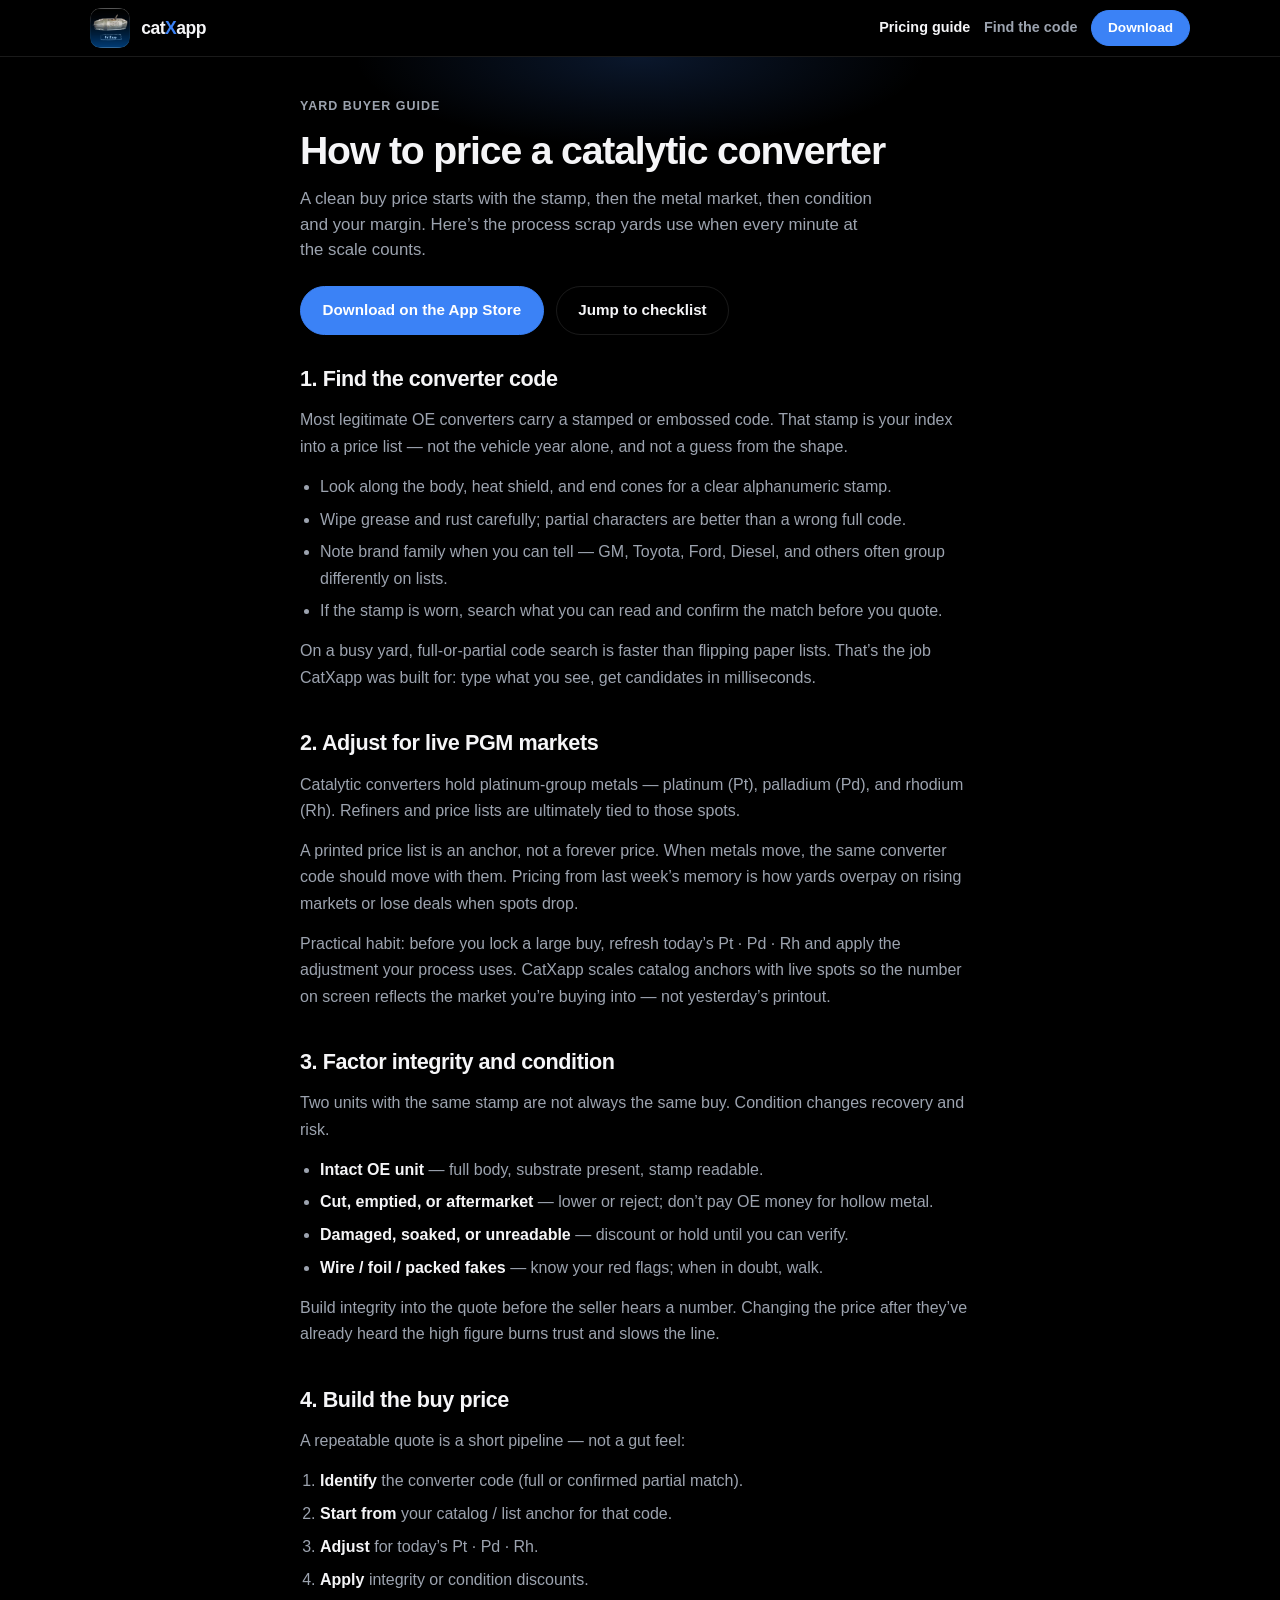
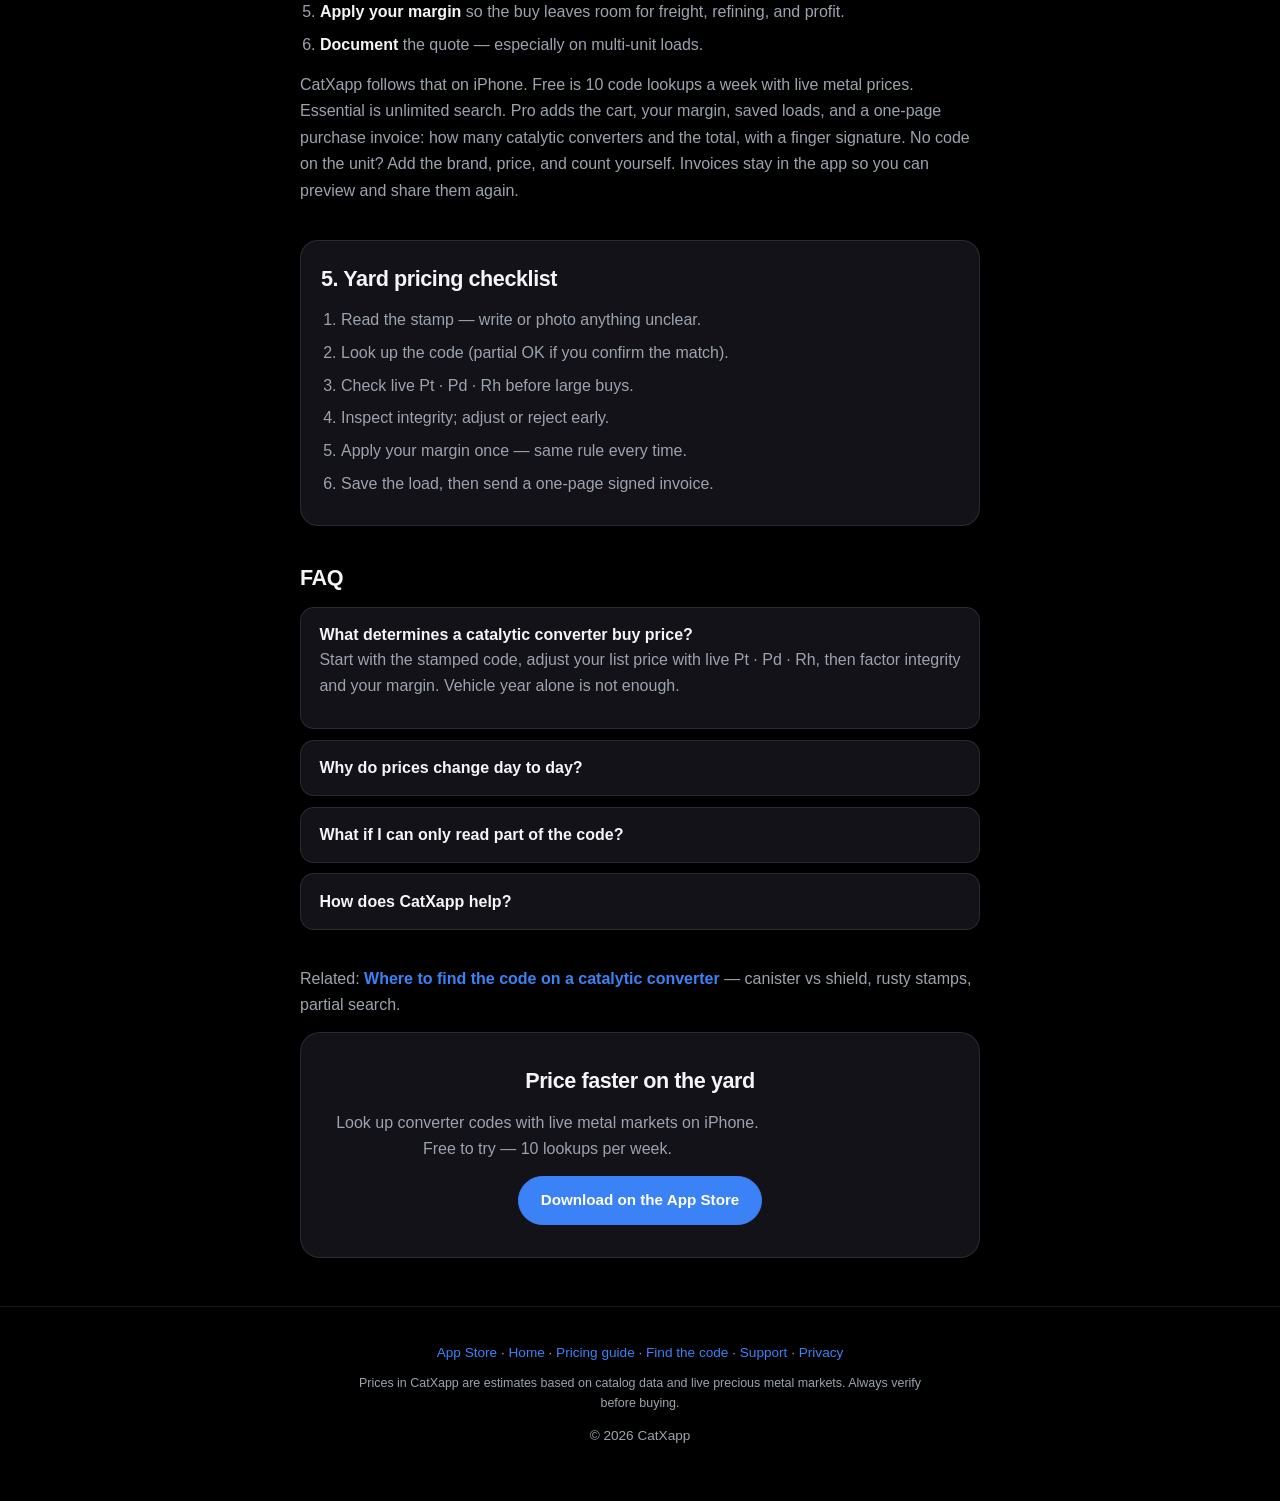
==== website/how-to-price-catalytic-converter.html @ 10061106 "Raise the free lookup limit on the site from 5 to 10 a week. Co-authored-by: Cursor <cursoragent@cur" ====
<!DOCTYPE html>
<html lang="en">
<head>
  <meta charset="UTF-8">
  <meta name="viewport" content="width=device-width, initial-scale=1.0">
  <meta name="facebook-domain-verification" content="h4gbcyn7iybbsrwvybiato51m6f7g4">
  <title>How to Price a Catalytic Converter — Yard Buyer Guide | CatXapp</title>
  <meta name="description" content="How to price a catalytic converter on the yard: find the converter code, adjust for live Pt·Pd·Rh markets, factor integrity, set your margin, and quote with confidence.">
  <link rel="canonical" href="https://catxapp.com/how-to-price-catalytic-converter.html">
  <meta name="robots" content="index, follow">
  <meta property="og:type" content="article">
  <meta property="og:site_name" content="CatXapp">
  <meta property="og:url" content="https://catxapp.com/how-to-price-catalytic-converter.html">
  <meta property="og:title" content="How to Price a Catalytic Converter — Yard Buyer Guide">
  <meta property="og:description" content="A practical guide for scrap yards: converter codes, live PGM pricing, integrity, margin, and clean quotes.">
  <meta property="og:image" content="https://catxapp.com/assets/screenshots/01-search-result.png">
  <meta name="twitter:card" content="summary_large_image">
  <meta name="twitter:title" content="How to Price a Catalytic Converter">
  <meta name="twitter:description" content="Converter codes, live Pt·Pd·Rh, integrity &amp; margin — a yard buyer’s pricing checklist.">
  <meta name="twitter:image" content="https://catxapp.com/assets/screenshots/01-search-result.png">
  <link rel="icon" type="image/png" href="assets/favicon.png">
  <link rel="apple-touch-icon" href="assets/apple-touch-icon.png">
  <link rel="stylesheet" href="styles.css?v=13">
  <script src="site-config.js?v=10"></script>
  <!-- Google tag (gtag.js) -->
  <script async src="https://www.googletagmanager.com/gtag/js?id=G-38ZSBYS0C1"></script>
  <script>
    window.dataLayer = window.dataLayer || [];
    function gtag(){dataLayer.push(arguments);}
    gtag('js', new Date());
    gtag('config', 'G-38ZSBYS0C1');
  </script>
  <script src="analytics.js?v=10"></script>
  <script type="application/ld+json">
  {
    "@context": "https://schema.org",
    "@graph": [
      {
        "@type": "Organization",
        "name": "CatXapp",
        "url": "https://catxapp.com/",
        "logo": "https://catxapp.com/assets/logo.png"
      },
      {
        "@type": "Article",
        "headline": "How to Price a Catalytic Converter",
        "description": "A practical guide for scrap yards and catalytic converter buyers: find the code, adjust for live PGM markets, factor integrity, set margin, and document the quote.",
        "author": {
          "@type": "Organization",
          "name": "CatXapp"
        },
        "publisher": {
          "@type": "Organization",
          "name": "CatXapp",
          "logo": {
            "@type": "ImageObject",
            "url": "https://catxapp.com/assets/logo.png"
          }
        },
        "mainEntityOfPage": "https://catxapp.com/how-to-price-catalytic-converter.html",
        "image": "https://catxapp.com/assets/screenshots/01-search-result.png",
        "datePublished": "2026-08-10",
        "dateModified": "2026-08-10"
      },
      {
        "@type": "FAQPage",
        "mainEntity": [
          {
            "@type": "Question",
            "name": "What determines a catalytic converter buy price?",
            "acceptedAnswer": {
              "@type": "Answer",
              "text": "Most yards start with the stamped converter code, then adjust a catalog or list price using live platinum, palladium, and rhodium markets, then factor unit integrity and their own margin before quoting."
            }
          },
          {
            "@type": "Question",
            "name": "Why do catalytic converter prices change day to day?",
            "acceptedAnswer": {
              "@type": "Answer",
              "text": "Converters contain platinum-group metals. When Pt, Pd, or Rh spots move, the same code can be worth a different buy price even if your catalog list has not been reprinted."
            }
          },
          {
            "@type": "Question",
            "name": "What if I can only read part of the converter code?",
            "acceptedAnswer": {
              "@type": "Answer",
              "text": "Partial stamps are common. Search by the characters you can read, narrow by brand family when possible, and confirm the match visually before you lock a buy price."
            }
          },
          {
            "@type": "Question",
            "name": "How does CatXapp help price converters?",
            "acceptedAnswer": {
              "@type": "Answer",
              "text": "CatXapp is an iPhone app for professional buyers. Search a full or partial converter code, see live metal prices, and on Pro set a margin, build a cart, save clients, and send a one-page signed invoice. Free users get 10 lookups per week."
            }
          }
        ]
      }
    ]
  }
  </script>
</head>
<body>
  <header class="topbar">
    <div class="wrap topbar-inner">
      <a class="brand" href="/">
        <img src="assets/logo.png" alt="CatXapp" width="40" height="40">
        <span class="wordmark" aria-label="catXapp"><span>cat</span><span class="x">X</span><span>app</span></span>
      </a>
      <div class="topbar-actions">
        <a class="topbar-link" href="how-to-price-catalytic-converter.html" aria-current="page">Pricing guide</a>
        <a class="topbar-link" href="where-to-find-catalytic-converter-code.html">Find the code</a>
        <a class="btn btn-blue btn-small js-store" href="https://apps.apple.com/us/app/catxapp/id6784522794" rel="noopener">Download</a>
      </div>
    </div>
  </header>

  <main>
    <article class="guide">
      <header class="guide-hero wrap slim">
        <p class="kicker">Yard buyer guide</p>
        <h1>How to price a catalytic converter</h1>
        <p class="lede">A clean buy price starts with the stamp, then the metal market, then condition and your margin. Here&rsquo;s the process scrap yards use when every minute at the scale counts.</p>
        <div class="actions">
          <a class="btn btn-blue js-store" href="https://apps.apple.com/us/app/catxapp/id6784522794" rel="noopener">Download on the App Store</a>
          <a class="btn btn-outline" href="#checklist">Jump to checklist</a>
        </div>
      </header>

      <div class="wrap slim guide-body">
        <section aria-labelledby="code-title">
          <h2 id="code-title">1. Find the converter code</h2>
          <p>Most legitimate OE converters carry a stamped or embossed code. That stamp is your index into a price list — not the vehicle year alone, and not a guess from the shape.</p>
          <ul>
            <li>Look along the body, heat shield, and end cones for a clear alphanumeric stamp.</li>
            <li>Wipe grease and rust carefully; partial characters are better than a wrong full code.</li>
            <li>Note brand family when you can tell — GM, Toyota, Ford, Diesel, and others often group differently on lists.</li>
            <li>If the stamp is worn, search what you can read and confirm the match before you quote.</li>
          </ul>
          <p>On a busy yard, full-or-partial code search is faster than flipping paper lists. That&rsquo;s the job CatXapp was built for: type what you see, get candidates in milliseconds.</p>
        </section>

        <section aria-labelledby="pgm-title">
          <h2 id="pgm-title">2. Adjust for live PGM markets</h2>
          <p>Catalytic converters hold platinum-group metals — platinum (Pt), palladium (Pd), and rhodium (Rh). Refiners and price lists are ultimately tied to those spots.</p>
          <p>A printed price list is an anchor, not a forever price. When metals move, the same converter code should move with them. Pricing from last week&rsquo;s memory is how yards overpay on rising markets or lose deals when spots drop.</p>
          <p>Practical habit: before you lock a large buy, refresh today&rsquo;s Pt · Pd · Rh and apply the adjustment your process uses. CatXapp scales catalog anchors with live spots so the number on screen reflects the market you&rsquo;re buying into — not yesterday&rsquo;s printout.</p>
        </section>

        <section aria-labelledby="integrity-title">
          <h2 id="integrity-title">3. Factor integrity and condition</h2>
          <p>Two units with the same stamp are not always the same buy. Condition changes recovery and risk.</p>
          <ul>
            <li><strong>Intact OE unit</strong> — full body, substrate present, stamp readable.</li>
            <li><strong>Cut, emptied, or aftermarket</strong> — lower or reject; don&rsquo;t pay OE money for hollow metal.</li>
            <li><strong>Damaged, soaked, or unreadable</strong> — discount or hold until you can verify.</li>
            <li><strong>Wire / foil / packed fakes</strong> — know your red flags; when in doubt, walk.</li>
          </ul>
          <p>Build integrity into the quote before the seller hears a number. Changing the price after they&rsquo;ve already heard the high figure burns trust and slows the line.</p>
        </section>

        <section aria-labelledby="build-title">
          <h2 id="build-title">4. Build the buy price</h2>
          <p>A repeatable quote is a short pipeline — not a gut feel:</p>
          <ol>
            <li><strong>Identify</strong> the converter code (full or confirmed partial match).</li>
            <li><strong>Start from</strong> your catalog / list anchor for that code.</li>
            <li><strong>Adjust</strong> for today&rsquo;s Pt · Pd · Rh.</li>
            <li><strong>Apply</strong> integrity or condition discounts.</li>
            <li><strong>Apply your margin</strong> so the buy leaves room for freight, refining, and profit.</li>
            <li><strong>Document</strong> the quote — especially on multi-unit loads.</li>
          </ol>
          <p>CatXapp follows that on iPhone. Free is 10 code lookups a week with live metal prices. Essential is unlimited search. Pro adds the cart, your margin, saved loads, and a one-page purchase invoice: how many catalytic converters and the total, with a finger signature. No code on the unit? Add the brand, price, and count yourself. Invoices stay in the app so you can preview and share them again.</p>
        </section>

        <section class="guide-checklist" id="checklist" aria-labelledby="checklist-title">
          <h2 id="checklist-title">5. Yard pricing checklist</h2>
          <ol class="checklist">
            <li>Read the stamp — write or photo anything unclear.</li>
            <li>Look up the code (partial OK if you confirm the match).</li>
            <li>Check live Pt · Pd · Rh before large buys.</li>
            <li>Inspect integrity; adjust or reject early.</li>
            <li>Apply your margin once — same rule every time.</li>
            <li>Save the load, then send a one-page signed invoice.</li>
          </ol>
        </section>

        <section class="faq" aria-labelledby="guide-faq-title">
          <h2 id="guide-faq-title">FAQ</h2>
          <div class="faq-items">
            <details open>
              <summary>What determines a catalytic converter buy price?</summary>
              <p>Start with the stamped code, adjust your list price with live Pt · Pd · Rh, then factor integrity and your margin. Vehicle year alone is not enough.</p>
            </details>
            <details>
              <summary>Why do prices change day to day?</summary>
              <p>PGM spots move. The same converter code can be a different buy price when platinum, palladium, or rhodium shift — even if your paper list hasn&rsquo;t been reprinted.</p>
            </details>
            <details>
              <summary>What if I can only read part of the code?</summary>
              <p>Search the characters you can see, narrow by brand when possible, and confirm the visual match before you lock a number. Partial lookup beats inventing a full stamp.</p>
            </details>
            <details>
              <summary>How does CatXapp help?</summary>
              <p>iPhone app for professional buyers. Search a full code or the letters you can still read, see live metal prices, and on Pro save clients and send a signed one-page invoice. Five free lookups a week. No account to start.</p>
            </details>
          </div>
        </section>

        <p class="guide-related">Related: <a href="where-to-find-catalytic-converter-code.html">Where to find the code on a catalytic converter</a> — canister vs shield, rusty stamps, partial search.</p>

        <div class="bottom-cta">
          <h2>Price faster on the yard</h2>
          <p>Look up converter codes with live metal markets on iPhone. Free to try — 10 lookups per week.</p>
          <a class="btn btn-blue js-store" href="https://apps.apple.com/us/app/catxapp/id6784522794" rel="noopener">Download on the App Store</a>
        </div>
      </div>
    </article>
  </main>

  <footer class="footer">
    <div class="wrap">
      <p>
        <a class="js-store" href="https://apps.apple.com/us/app/catxapp/id6784522794" rel="noopener">App Store</a>
        ·
        <a href="/">Home</a>
        ·
        <a href="how-to-price-catalytic-converter.html">Pricing guide</a>
        ·
        <a href="where-to-find-catalytic-converter-code.html">Find the code</a>
        ·
        <a href="support.html">Support</a>
        ·
        <a href="privacy.html">Privacy</a>
      </p>
      <p class="fine">Prices in CatXapp are estimates based on catalog data and live precious metal markets. Always verify before buying.</p>
      <p class="copy">&copy; <span id="year"></span> CatXapp</p>
    </div>
  </footer>

  <script>
    document.getElementById("year").textContent = new Date().getFullYear();
    (function () {
      var config = window.SITE_CONFIG || {};
      var url = config.appStoreURL || "https://apps.apple.com/us/app/catxapp/id6784522794";
      document.querySelectorAll(".js-store").forEach(function (link) {
        link.href = url;
        link.addEventListener("click", function () {
          if (config.metaPixelId && typeof window.fbq === "function") {
            fbq("trackCustom", "AppStoreClick");
            fbq("track", "Contact");
          }
          if (config.googleAnalyticsId && typeof window.gtag === "function") {
            gtag("event", "store_click", {
              event_category: "engagement",
              event_label: "app_store"
            });
          }
          if (config.googleAdsId && config.googleAdsConversionLabel && typeof window.gtag === "function") {
            gtag("event", "conversion", {
              send_to: config.googleAdsId + "/" + config.googleAdsConversionLabel
            });
          }
        });
      });
    })();
  </script>
</body>
</html>
---- website/styles.css ----
:root {
  --bg: #000;
  --panel: #0a0a0c;
  --card: #121218;
  --line: rgba(255, 255, 255, 0.1);
  --text: #f5f5f7;
  --muted: #9ca3af;
  --blue: #3b82f6;
  --green: #86efac;
  --width: 1100px;
  --slim: 680px;
}

*, *::before, *::after { box-sizing: border-box; }
html { scroll-behavior: smooth; }
body {
  margin: 0;
  font-family: -apple-system, BlinkMacSystemFont, "SF Pro Text", "Segoe UI", Helvetica, Arial, sans-serif;
  background: var(--bg);
  color: var(--text);
  line-height: 1.5;
  -webkit-font-smoothing: antialiased;
}
img { max-width: 100%; height: auto; display: block; }
a { color: var(--blue); text-decoration: none; }
a:hover { text-decoration: underline; }
em { font-style: normal; color: var(--blue); }

.wrap {
  width: min(100% - 2rem, var(--width));
  margin-inline: auto;
}
.wrap.slim { width: min(100% - 2rem, var(--slim)); }

.wordmark { font-weight: 700; letter-spacing: -0.03em; font-size: 1.1rem; color: var(--text); }
.wordmark .x { color: var(--blue); }

/* Buttons — high specificity so they never fall back to bare links */
a.btn,
.btn {
  display: inline-flex !important;
  align-items: center;
  justify-content: center;
  gap: 0.4rem;
  padding: 0.9rem 1.35rem;
  font: inherit;
  font-size: 0.95rem;
  font-weight: 600;
  line-height: 1.2;
  border-radius: 999px;
  border: 1px solid transparent;
  text-decoration: none !important;
  cursor: pointer;
  white-space: nowrap;
  transition: opacity 0.15s ease, transform 0.15s ease;
}
a.btn:hover,
.btn:hover {
  opacity: 0.92;
  text-decoration: none !important;
}
a.btn-blue,
.btn-blue {
  color: #fff !important;
  background: var(--blue) !important;
  border-color: var(--blue);
}
a.btn-outline,
.btn-outline {
  color: var(--text) !important;
  background: transparent !important;
  border-color: var(--line);
}
a.btn-small,
.btn-small {
  padding: 0.55rem 1rem;
  font-size: 0.85rem;
}

.topbar {
  position: sticky;
  top: 0;
  z-index: 50;
  background: rgba(0, 0, 0, 0.88);
  backdrop-filter: blur(14px);
  border-bottom: 1px solid var(--line);
}
.topbar-inner {
  display: flex;
  align-items: center;
  justify-content: space-between;
  min-height: 3.5rem;
  gap: 1rem;
}
.topbar-actions {
  display: flex;
  align-items: center;
  gap: 0.85rem;
}
.topbar-link {
  color: var(--muted);
  font-size: 0.9rem;
  font-weight: 600;
  text-decoration: none;
  white-space: nowrap;
}
.topbar-link:hover {
  color: var(--text);
  text-decoration: none;
}
.topbar-link[aria-current="page"] {
  color: var(--text);
}
.brand {
  display: inline-flex;
  align-items: center;
  gap: 0.7rem;
  color: inherit;
  text-decoration: none;
}
.brand:hover { text-decoration: none; }
.brand img {
  width: 40px;
  height: 40px;
  border-radius: 10px;
}

.hero {
  padding: 2.5rem 0 1rem;
  background: radial-gradient(ellipse 70% 50% at 70% 0%, rgba(59, 130, 246, 0.2), transparent 60%);
}
.hero-inner {
  display: grid;
  gap: 2rem;
  align-items: center;
}
.kicker {
  margin: 0 0 0.75rem;
  font-size: 0.78rem;
  font-weight: 650;
  letter-spacing: 0.08em;
  text-transform: uppercase;
  color: var(--muted);
}
.hero h1 {
  margin: 0;
  font-size: clamp(2.2rem, 6vw, 3.6rem);
  font-weight: 800;
  letter-spacing: -0.04em;
  line-height: 1.05;
}
.lede {
  margin: 1rem 0 0;
  font-size: 1.08rem;
  color: var(--muted);
  max-width: 30rem;
}
.actions {
  display: flex;
  flex-wrap: wrap;
  gap: 0.75rem;
  margin-top: 1.5rem;
}
.meta {
  margin: 1.25rem 0 0;
  font-size: 0.88rem;
  font-weight: 600;
  color: var(--muted);
}

/* Real Simulator screenshots in phone frames — no crop, no waitlist art */
.phone {
  margin: 0 auto;
  width: min(100%, 280px);
  border-radius: 28px;
  border: 1.5px solid rgba(255, 255, 255, 0.55);
  background: #000;
  overflow: hidden;
  box-shadow:
    0 0 0 1px rgba(255, 255, 255, 0.12),
    0 28px 80px rgba(0, 0, 0, 0.55);
}
.phone img {
  width: 100%;
  height: auto;
  display: block;
}
.phone-pair {
  display: flex;
  justify-content: center;
  align-items: flex-end;
  gap: 0.75rem;
}
.phone-sm {
  width: min(46%, 210px);
}
.phone-sm:last-child {
  transform: translateY(-12px);
}

.features { padding: 1rem 0 2rem; }
.feature {
  display: grid;
  gap: 1.75rem;
  align-items: center;
  padding: 2.5rem 0;
  border-top: 1px solid var(--line);
}
.feature-text h2 {
  margin: 0 0 0.75rem;
  font-size: clamp(1.55rem, 3.5vw, 2.2rem);
  letter-spacing: -0.03em;
  line-height: 1.12;
}
.feature-text p {
  margin: 0;
  color: var(--muted);
  font-size: 1.02rem;
  max-width: 32rem;
}
.feature-solo {
  grid-template-columns: 1fr;
}
.feature-solo .feature-text p {
  max-width: 40rem;
}
.pro-note {
  margin-top: 0.85rem !important;
  font-size: 0.8rem !important;
  font-weight: 700;
  letter-spacing: 0.04em;
  text-transform: uppercase;
  color: var(--blue) !important;
}
.pill {
  display: inline-block;
  margin: 0 0 0.75rem !important;
  padding: 0.3rem 0.7rem;
  font-size: 0.7rem !important;
  font-weight: 700;
  letter-spacing: 0.08em;
  text-transform: uppercase;
  color: var(--green) !important;
  background: rgba(134, 239, 172, 0.1);
  border: 1px solid rgba(134, 239, 172, 0.28);
  border-radius: 999px;
}

.pricing {
  padding: 3rem 0;
  background: var(--panel);
  border-top: 1px solid var(--line);
  border-bottom: 1px solid var(--line);
}
.block-head {
  text-align: center;
  margin-bottom: 2rem;
}
.block-head h2 {
  margin: 0;
  font-size: clamp(1.6rem, 3vw, 2rem);
  letter-spacing: -0.02em;
}
.block-head p {
  margin: 0.6rem auto 0;
  color: var(--muted);
  max-width: 32rem;
}
.plans {
  display: grid;
  gap: 1.25rem;
}
.plan {
  padding: 1.6rem;
  background: var(--card);
  border: 1px solid var(--line);
  border-radius: 20px;
}
.plan-hot {
  border-color: rgba(59, 130, 246, 0.5);
  background: linear-gradient(180deg, rgba(59, 130, 246, 0.14), var(--card) 42%);
}
.plan h3 { margin: 0; font-size: 1.3rem; }
.plan-badge {
  margin: 0 0 0.4rem;
  font-size: 0.72rem;
  font-weight: 700;
  letter-spacing: 0.06em;
  text-transform: uppercase;
  color: var(--blue);
}
.plan-desc {
  margin: 0.3rem 0 0.9rem;
  color: var(--muted);
  font-size: 0.92rem;
}
.plan-price {
  margin: 0 0 1rem;
  color: var(--muted);
}
.plan-price strong {
  font-size: 1.8rem;
  color: var(--text);
}
.plan ul {
  list-style: none;
  margin: 0 0 1.35rem;
  padding: 0;
  display: grid;
  gap: 0.55rem;
}
.plan li {
  position: relative;
  padding-left: 1.35rem;
  color: var(--muted);
  font-size: 0.92rem;
}
.plan li::before {
  content: "✓";
  position: absolute;
  left: 0;
  color: var(--green);
  font-weight: 700;
  font-size: 0.8rem;
}

.faq { padding: 3rem 0 3.5rem; }
.faq-items { display: grid; gap: 0.65rem; }
.faq-items details {
  background: var(--card);
  border: 1px solid var(--line);
  border-radius: 14px;
  padding: 0.95rem 1.15rem;
}
.faq-items summary {
  cursor: pointer;
  font-weight: 600;
  list-style: none;
}
.faq-items summary::-webkit-details-marker { display: none; }
.faq-items p {
  margin: 0.65rem 0 0;
  color: var(--muted);
  font-size: 0.95rem;
}

.bottom-cta {
  margin-top: 2.5rem;
  padding: 2rem 1.4rem;
  text-align: center;
  background: var(--card);
  border: 1px solid var(--line);
  border-radius: 20px;
}
.bottom-cta h2 {
  margin: 0;
  font-size: 1.55rem;
  letter-spacing: -0.02em;
}
.bottom-cta p {
  margin: 0.65rem auto 1.25rem;
  color: var(--muted);
  max-width: 28rem;
}

.footer {
  padding: 2.25rem 0 2.75rem;
  border-top: 1px solid var(--line);
  text-align: center;
  color: var(--muted);
  font-size: 0.85rem;
}
.footer p { margin: 0 0 0.7rem; }
.footer .fine {
  font-size: 0.78rem;
  line-height: 1.6;
  max-width: 36rem;
  margin-inline: auto;
}

/* Guide article */
.guide-hero {
  padding: 2.5rem 0 1.25rem;
  background: radial-gradient(ellipse 70% 50% at 50% 0%, rgba(59, 130, 246, 0.18), transparent 60%);
}
.guide-hero h1 {
  margin: 0 0 0.85rem;
  font-size: clamp(1.85rem, 4vw, 2.45rem);
  letter-spacing: -0.03em;
  line-height: 1.15;
}
.guide-hero .lede {
  margin: 0 0 1.35rem;
  color: var(--muted);
  font-size: 1.05rem;
  max-width: 36rem;
}
.guide-hero .actions {
  display: flex;
  flex-wrap: wrap;
  gap: 0.75rem;
}
.guide-body {
  padding: 0.5rem 0 3rem;
}
.guide-body section {
  margin: 0 0 2.25rem;
}
.guide-body h2 {
  margin: 0 0 0.75rem;
  font-size: 1.35rem;
  letter-spacing: -0.02em;
  color: var(--text);
}
.guide-body p {
  margin: 0 0 0.85rem;
  color: var(--muted);
  font-size: 1rem;
  line-height: 1.65;
}
.guide-body ul,
.guide-body ol {
  margin: 0 0 0.85rem;
  padding-left: 1.25rem;
  color: var(--muted);
  font-size: 1rem;
  line-height: 1.65;
}
.guide-body li { margin-bottom: 0.4rem; }
.guide-body li strong { color: var(--text); font-weight: 600; }
.guide-checklist {
  padding: 1.35rem 1.25rem;
  background: var(--card);
  border: 1px solid var(--line);
  border-radius: 18px;
}
.guide-checklist h2 { margin-top: 0; }
.guide-checklist .checklist {
  margin: 0;
  padding-left: 1.25rem;
}
.guide-body .faq { padding: 0; }
.guide-body .bottom-cta { margin-top: 0.5rem; }
.guide-related {
  margin: 0 0 1.5rem;
  color: var(--muted);
  font-size: 0.95rem;
}
.guide-related a { font-weight: 600; }
.guide-crumbs {
  margin: 0 0 1.25rem;
  font-size: 0.85rem;
  color: var(--muted);
}
.guide-crumbs a { color: var(--muted); }
.guide-crumbs a:hover { color: var(--text); }
@media (max-width: 520px) {
  .topbar-actions .topbar-link { font-size: 0.8rem; }
}

/* Support / legal */
.legal-page { padding: 2rem 0 3rem; width: min(100% - 2rem, 720px); margin-inline: auto; }
.legal-page h1 { font-size: 1.75rem; margin-bottom: 0.5rem; }
.legal-page h2 { font-size: 1.1rem; margin-top: 1.75rem; margin-bottom: 0.5rem; }
.legal-page p, .legal-page li { color: var(--muted); font-size: 0.95rem; }
.legal-page ul { padding-left: 1.25rem; }
.back-link { display: inline-block; margin-bottom: 1.5rem; font-size: 0.9rem; }
.support-intro { margin: 0 0 1.5rem; color: var(--muted); font-size: 0.95rem; max-width: 34rem; }
.support-card {
  margin: 0 0 1.5rem;
  padding: 1.5rem 1.35rem;
  background: var(--panel);
  border: 1px solid var(--line);
  border-radius: 18px;
}
.support-card__title { margin: 0 0 1rem; font-size: 1.15rem; font-weight: 700; color: var(--text); }
.support-notice {
  padding: 0.85rem 1rem;
  background: var(--card);
  border: 1px solid var(--line);
  border-radius: 10px;
  font-size: 0.9rem;
  color: var(--muted);
}
.support-notice p { margin: 0; }
.support-notice code { font-size: 0.85em; color: var(--text); }
.support-note { margin: 0; font-size: 0.85rem; color: var(--muted); max-width: 34rem; line-height: 1.55; }
.site-form { display: grid; gap: 0.85rem; }
.form-field { display: grid; gap: 0.35rem; }
.form-label { font-size: 0.85rem; font-weight: 600; color: var(--text); }
.form-label-optional { font-weight: 400; color: var(--muted); }
.site-form input,
.site-form textarea {
  width: 100%;
  padding: 0.7rem 0.85rem;
  font: inherit;
  font-size: 0.95rem;
  color: var(--text);
  background: var(--card);
  border: 1px solid var(--line);
  border-radius: 10px;
  outline: none;
  resize: vertical;
}
.site-form textarea { min-height: 7rem; }
.site-form input:focus,
.site-form textarea:focus { border-color: rgba(59, 130, 246, 0.55); }
.form-submit {
  margin-top: 0.25rem;
  width: 100%;
  padding: 0.8rem 1rem;
  font: inherit;
  font-size: 0.95rem;
  font-weight: 600;
  color: #fff;
  background: var(--blue);
  border: none;
  border-radius: 10px;
  cursor: pointer;
}
.form-status { margin: 0.25rem 0 0; font-size: 0.95rem; font-weight: 600; text-align: center; }
.form-status--success { color: var(--green); }
.form-status--error { color: #fca5a5; }
.site-footer {
  padding: 2rem 0;
  border-top: 1px solid var(--line);
  text-align: center;
  color: var(--muted);
  font-size: 0.85rem;
}
.container { width: min(100% - 2rem, 720px); margin-inline: auto; }

@media (min-width: 900px) {
  .hero { padding: 3.5rem 0 2rem; }
  .hero-inner {
    grid-template-columns: 1.15fr 0.85fr;
    gap: 3rem;
  }
  .phone {
    width: min(100%, 300px);
    margin-inline: 0;
  }
  .hero .phone {
    margin-inline: auto 0;
  }
  .feature {
    grid-template-columns: 1fr 1fr;
    gap: 3rem;
    padding: 3rem 0;
  }
  .feature-solo {
    grid-template-columns: 1fr;
  }
  .feature-flip .feature-text { order: 2; }
  .feature-flip .phone,
  .feature-flip .phone-pair { order: 1; }
  .phone-pair {
    justify-content: flex-start;
  }
  .feature-flip .phone-pair {
    justify-content: flex-end;
  }
  .plans {
    grid-template-columns: repeat(3, 1fr);
    gap: 1.25rem;
    align-items: stretch;
  }
}
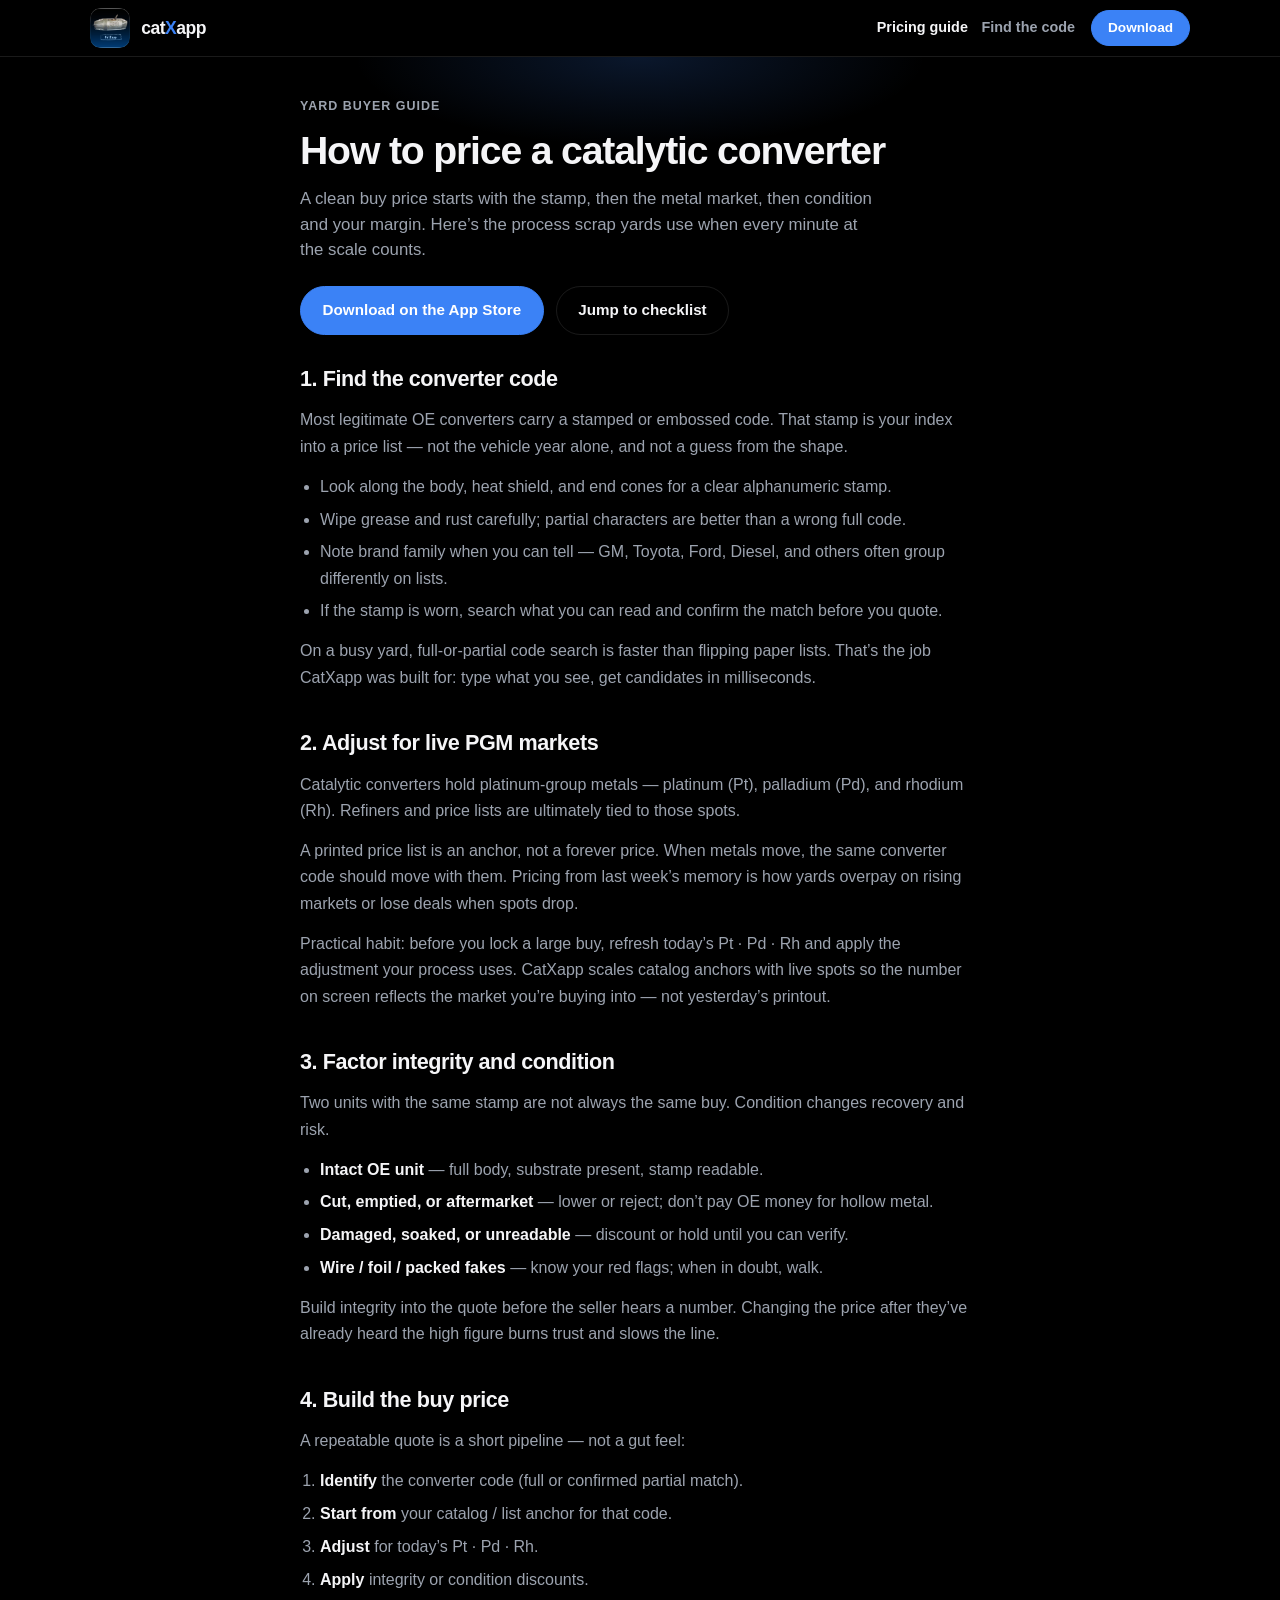
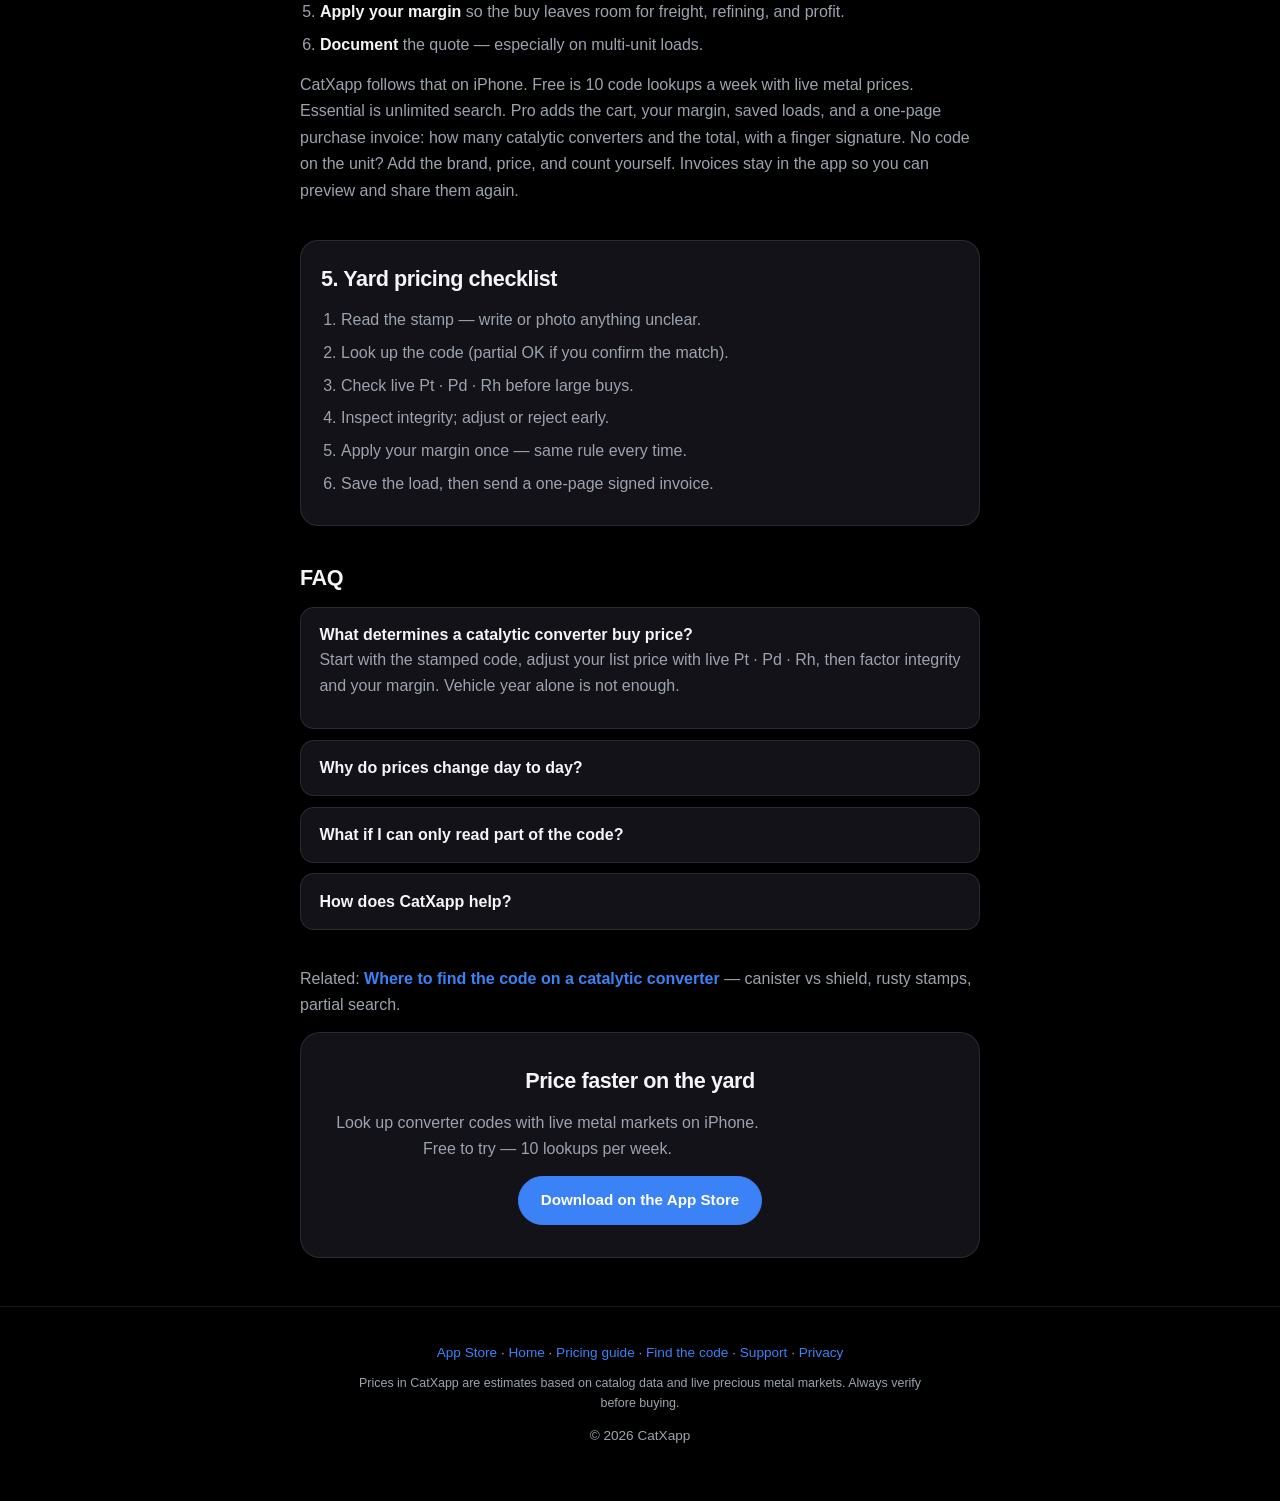
==== commit eaecef99: "Show the guide links under the logo on a phone. Co-authored-by: Cursor <cursoragent@cursor.com>" ====
--- a/website/how-to-price-catalytic-converter.html
+++ b/website/how-to-price-catalytic-converter.html
@@ -20,7 +20,7 @@
   <meta name="twitter:image" content="https://catxapp.com/assets/screenshots/01-search-result.png">
   <link rel="icon" type="image/png" href="assets/favicon.png">
   <link rel="apple-touch-icon" href="assets/apple-touch-icon.png">
-  <link rel="stylesheet" href="styles.css?v=13">
+  <link rel="stylesheet" href="styles.css?v=17">
   <script src="site-config.js?v=10"></script>
   <!-- Google tag (gtag.js) -->
   <script async src="https://www.googletagmanager.com/gtag/js?id=G-38ZSBYS0C1"></script>
@@ -110,11 +110,11 @@
         <img src="assets/logo.png" alt="CatXapp" width="40" height="40">
         <span class="wordmark" aria-label="catXapp"><span>cat</span><span class="x">X</span><span>app</span></span>
       </a>
-      <div class="topbar-actions">
+      <nav class="topbar-links" aria-label="Guides">
         <a class="topbar-link" href="how-to-price-catalytic-converter.html" aria-current="page">Pricing guide</a>
         <a class="topbar-link" href="where-to-find-catalytic-converter-code.html">Find the code</a>
-        <a class="btn btn-blue btn-small js-store" href="https://apps.apple.com/us/app/catxapp/id6784522794" rel="noopener">Download</a>
-      </div>
+      </nav>
+      <a class="btn btn-blue btn-small js-store" href="https://apps.apple.com/us/app/catxapp/id6784522794" rel="noopener">Download</a>
     </div>
   </header>
 
--- a/website/styles.css
+++ b/website/styles.css
@@ -92,10 +92,11 @@
   min-height: 3.5rem;
   gap: 1rem;
 }
-.topbar-actions {
+.topbar-links {
   display: flex;
   align-items: center;
   gap: 0.85rem;
+  margin-left: auto;
 }
 .topbar-link {
   color: var(--muted);
@@ -114,9 +115,11 @@
 .brand {
   display: inline-flex;
   align-items: center;
+  flex-shrink: 0;
   gap: 0.7rem;
   color: inherit;
   text-decoration: none;
+  white-space: nowrap;
 }
 .brand:hover { text-decoration: none; }
 .brand img {
@@ -454,8 +457,20 @@
 }
 .guide-crumbs a { color: var(--muted); }
 .guide-crumbs a:hover { color: var(--text); }
-@media (max-width: 520px) {
-  .topbar-actions .topbar-link { font-size: 0.8rem; }
+@media (max-width: 700px) {
+  .topbar-inner {
+    flex-wrap: wrap;
+    row-gap: 0.1rem;
+    padding-bottom: 0.55rem;
+  }
+  .topbar-links {
+    order: 1;
+    flex-basis: 100%;
+    margin-left: 0;
+    padding-top: 0.15rem;
+  }
+  .topbar-inner > .btn { margin-left: auto; }
+  .topbar-link { font-size: 0.85rem; }
 }
 
 /* Support / legal */
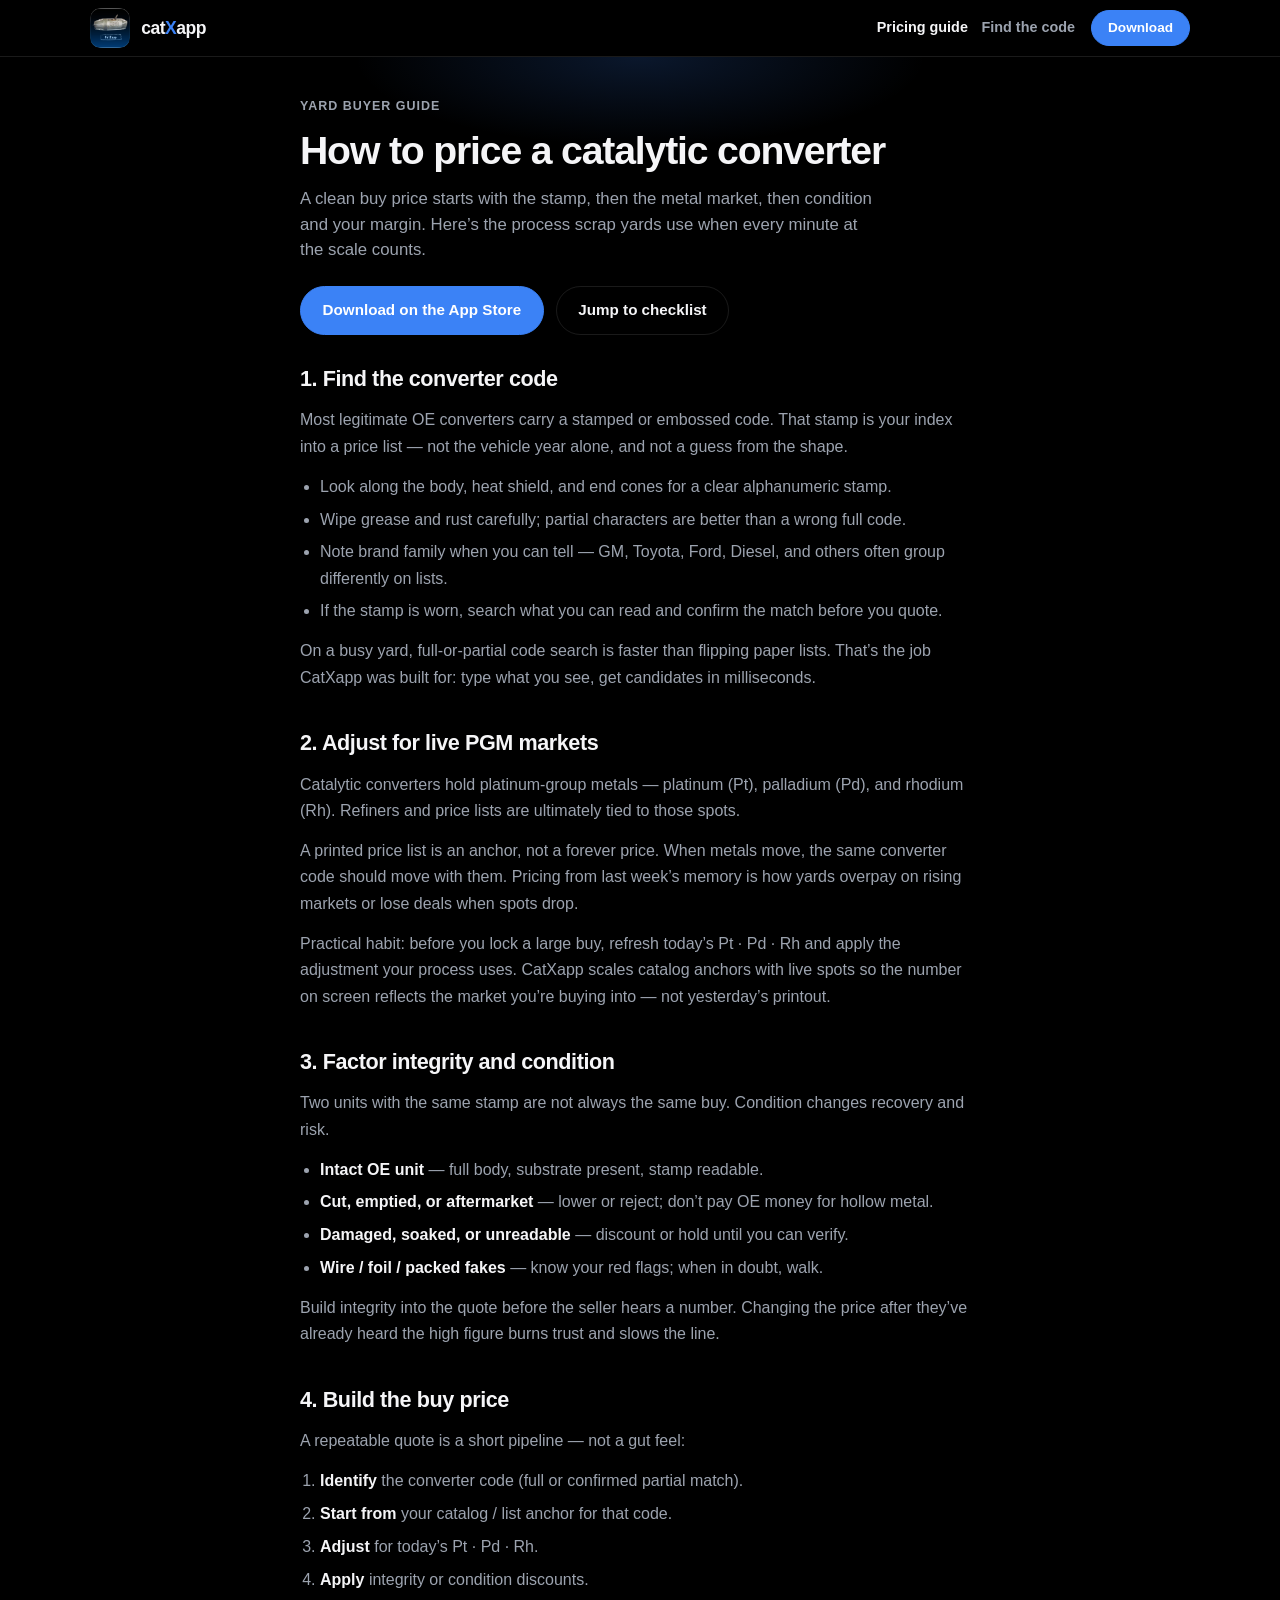
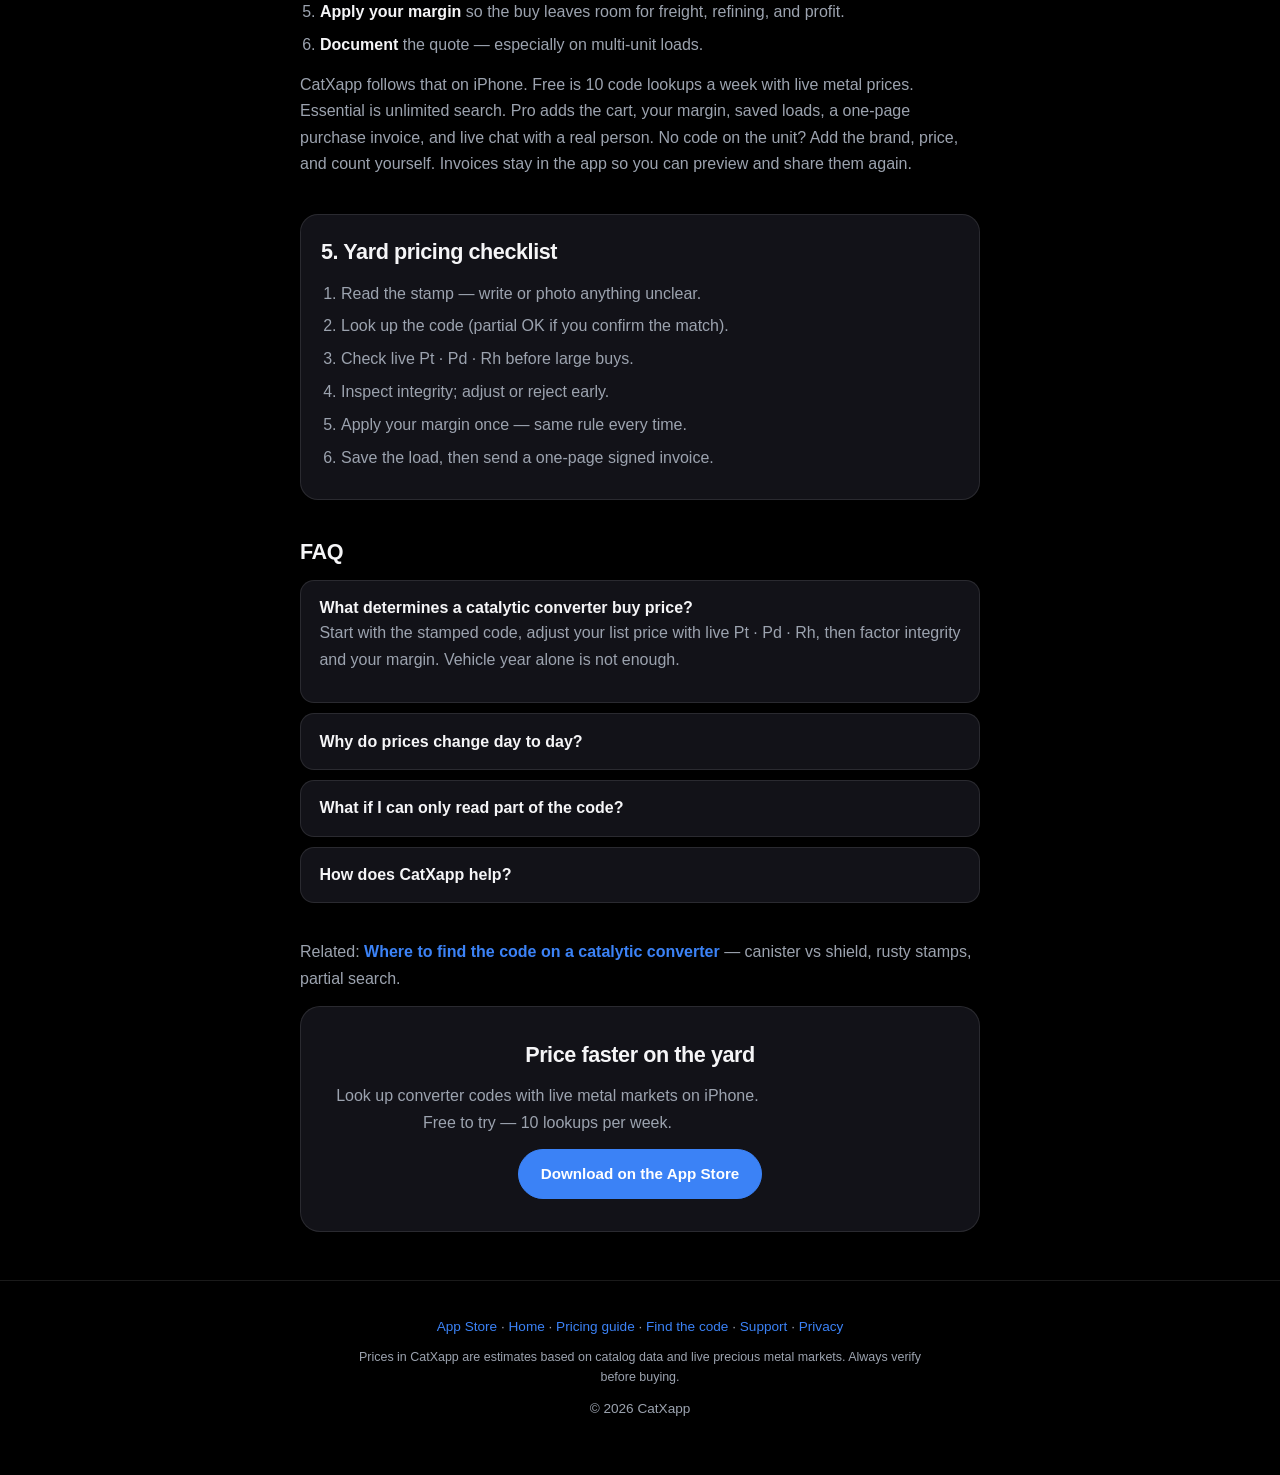
==== commit 7be056ec: "Mention Pro live chat across the site. Co-authored-by: Cursor <cursoragent@cursor.com>" ====
--- a/website/how-to-price-catalytic-converter.html
+++ b/website/how-to-price-catalytic-converter.html
@@ -20,7 +20,7 @@
   <meta name="twitter:image" content="https://catxapp.com/assets/screenshots/01-search-result.png">
   <link rel="icon" type="image/png" href="assets/favicon.png">
   <link rel="apple-touch-icon" href="assets/apple-touch-icon.png">
-  <link rel="stylesheet" href="styles.css?v=17">
+  <link rel="stylesheet" href="styles.css?v=19">
   <script src="site-config.js?v=10"></script>
   <!-- Google tag (gtag.js) -->
   <script async src="https://www.googletagmanager.com/gtag/js?id=G-38ZSBYS0C1"></script>
@@ -94,7 +94,7 @@
             "name": "How does CatXapp help price converters?",
             "acceptedAnswer": {
               "@type": "Answer",
-              "text": "CatXapp is an iPhone app for professional buyers. Search a full or partial converter code, see live metal prices, and on Pro set a margin, build a cart, save clients, and send a one-page signed invoice. Free users get 10 lookups per week."
+              "text": "CatXapp is an iPhone app for professional buyers. Search a full or partial converter code, see live metal prices, and on Pro set a margin, build a cart, save clients, send a one-page signed invoice, and chat with a real person. Free users get 10 lookups per week."
             }
           }
         ]
@@ -173,7 +173,7 @@
             <li><strong>Apply your margin</strong> so the buy leaves room for freight, refining, and profit.</li>
             <li><strong>Document</strong> the quote — especially on multi-unit loads.</li>
           </ol>
-          <p>CatXapp follows that on iPhone. Free is 10 code lookups a week with live metal prices. Essential is unlimited search. Pro adds the cart, your margin, saved loads, and a one-page purchase invoice: how many catalytic converters and the total, with a finger signature. No code on the unit? Add the brand, price, and count yourself. Invoices stay in the app so you can preview and share them again.</p>
+          <p>CatXapp follows that on iPhone. Free is 10 code lookups a week with live metal prices. Essential is unlimited search. Pro adds the cart, your margin, saved loads, a one-page purchase invoice, and live chat with a real person. No code on the unit? Add the brand, price, and count yourself. Invoices stay in the app so you can preview and share them again.</p>
         </section>
 
         <section class="guide-checklist" id="checklist" aria-labelledby="checklist-title">
@@ -205,7 +205,7 @@
             </details>
             <details>
               <summary>How does CatXapp help?</summary>
-              <p>iPhone app for professional buyers. Search a full code or the letters you can still read, see live metal prices, and on Pro save clients and send a signed one-page invoice. Five free lookups a week. No account to start.</p>
+              <p>iPhone app for professional buyers. Search a full code or the letters you can still read, see live metal prices, and on Pro save clients, send a signed one-page invoice, and chat with a real person. 10 free lookups a week. No account to start.</p>
             </details>
           </div>
         </section>
--- a/website/styles.css
+++ b/website/styles.css
@@ -460,14 +460,14 @@
 @media (max-width: 700px) {
   .topbar-inner {
     flex-wrap: wrap;
-    row-gap: 0.1rem;
-    padding-bottom: 0.55rem;
+    row-gap: 0;
+    padding-bottom: 0.7rem;
   }
   .topbar-links {
     order: 1;
     flex-basis: 100%;
     margin-left: 0;
-    padding-top: 0.15rem;
+    margin-top: 1.5rem;
   }
   .topbar-inner > .btn { margin-left: auto; }
   .topbar-link { font-size: 0.85rem; }
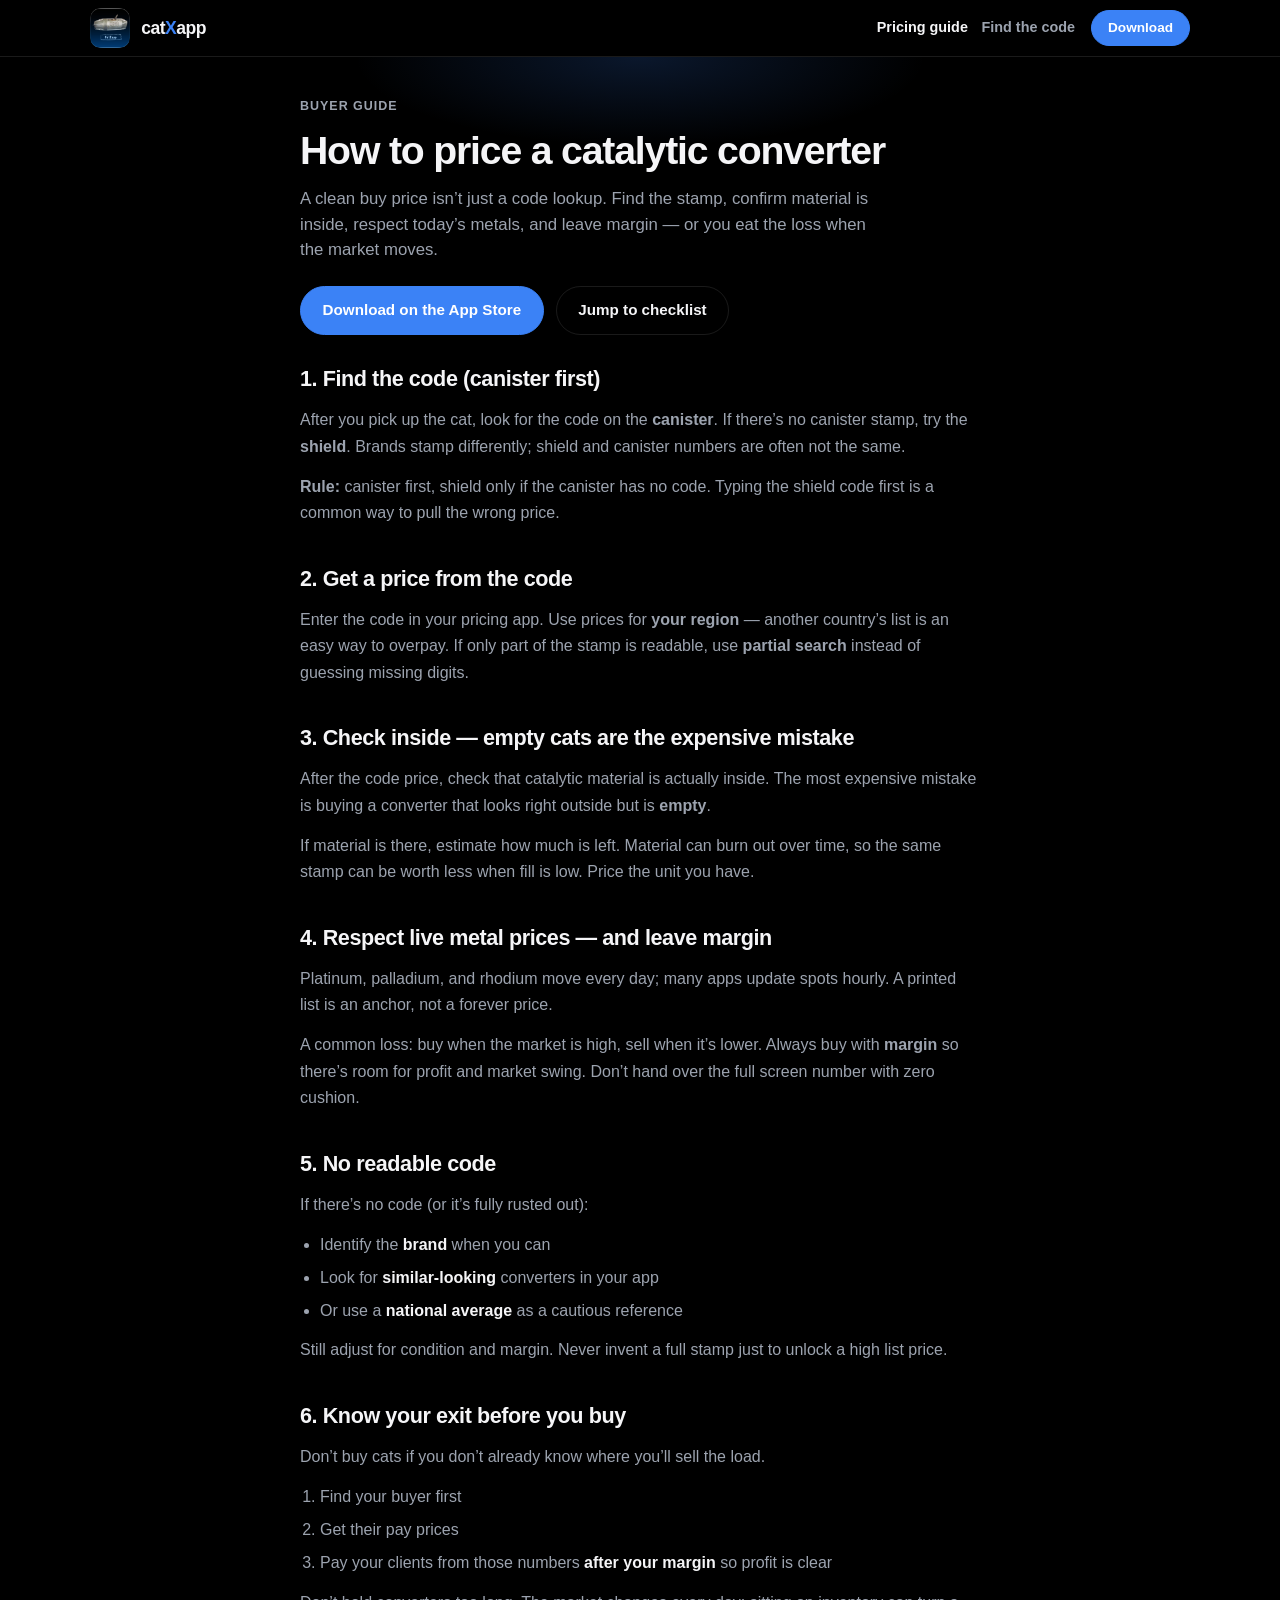
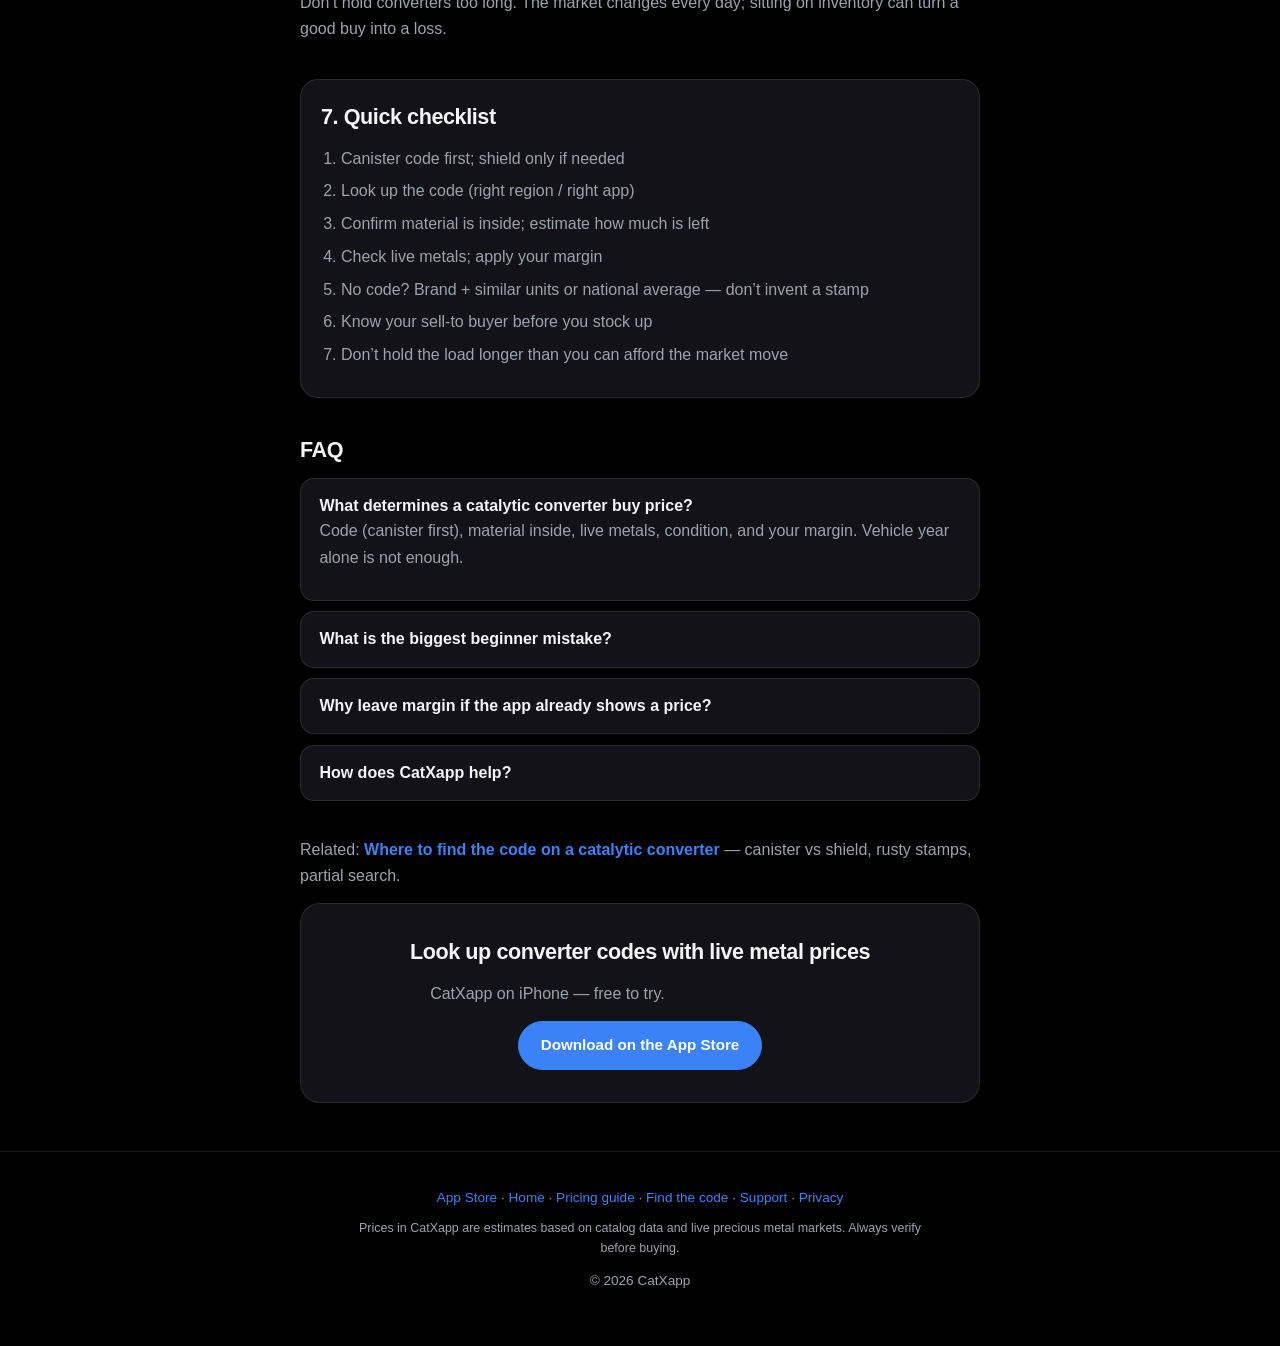
==== commit ffe6dcb9: "Rewrite pricing guide for general buyers with floor-tested tips. Co-authored-by: Cursor <cursoragent" ====
--- a/website/how-to-price-catalytic-converter.html
+++ b/website/how-to-price-catalytic-converter.html
@@ -4,23 +4,23 @@
   <meta charset="UTF-8">
   <meta name="viewport" content="width=device-width, initial-scale=1.0">
   <meta name="facebook-domain-verification" content="h4gbcyn7iybbsrwvybiato51m6f7g4">
-  <title>How to Price a Catalytic Converter — Yard Buyer Guide | CatXapp</title>
-  <meta name="description" content="How to price a catalytic converter on the yard: find the converter code, adjust for live Pt·Pd·Rh markets, factor integrity, set your margin, and quote with confidence.">
+  <title>How to Price a Catalytic Converter | CatXapp</title>
+  <meta name="description" content="How to price a catalytic converter: find the canister code, check material inside, use live metal prices with margin, and what to do when there is no code.">
   <link rel="canonical" href="https://catxapp.com/how-to-price-catalytic-converter.html">
   <meta name="robots" content="index, follow">
   <meta property="og:type" content="article">
   <meta property="og:site_name" content="CatXapp">
   <meta property="og:url" content="https://catxapp.com/how-to-price-catalytic-converter.html">
-  <meta property="og:title" content="How to Price a Catalytic Converter — Yard Buyer Guide">
-  <meta property="og:description" content="A practical guide for scrap yards: converter codes, live PGM pricing, integrity, margin, and clean quotes.">
+  <meta property="og:title" content="How to Price a Catalytic Converter">
+  <meta property="og:description" content="Find the canister code, check material inside, respect live metals, leave margin, and know your exit before you buy.">
   <meta property="og:image" content="https://catxapp.com/assets/screenshots/01-search-result.png">
   <meta name="twitter:card" content="summary_large_image">
   <meta name="twitter:title" content="How to Price a Catalytic Converter">
-  <meta name="twitter:description" content="Converter codes, live Pt·Pd·Rh, integrity &amp; margin — a yard buyer’s pricing checklist.">
+  <meta name="twitter:description" content="Canister code first, check inside for material, live Pt·Pd·Rh, margin, and what to do with no code.">
   <meta name="twitter:image" content="https://catxapp.com/assets/screenshots/01-search-result.png">
   <link rel="icon" type="image/png" href="assets/favicon.png">
   <link rel="apple-touch-icon" href="assets/apple-touch-icon.png">
-  <link rel="stylesheet" href="styles.css?v=19">
+  <link rel="stylesheet" href="styles.css?v=21">
   <script src="site-config.js?v=10"></script>
   <!-- Google tag (gtag.js) -->
   <script async src="https://www.googletagmanager.com/gtag/js?id=G-38ZSBYS0C1"></script>
@@ -44,7 +44,7 @@
       {
         "@type": "Article",
         "headline": "How to Price a Catalytic Converter",
-        "description": "A practical guide for scrap yards and catalytic converter buyers: find the code, adjust for live PGM markets, factor integrity, set margin, and document the quote.",
+        "description": "How to price a catalytic converter: find the canister code, check material inside, use live metal prices with margin, and what to do when there is no code.",
         "author": {
           "@type": "Organization",
           "name": "CatXapp"
@@ -60,7 +60,7 @@
         "mainEntityOfPage": "https://catxapp.com/how-to-price-catalytic-converter.html",
         "image": "https://catxapp.com/assets/screenshots/01-search-result.png",
         "datePublished": "2026-08-10",
-        "dateModified": "2026-08-10"
+        "dateModified": "2026-11-02"
       },
       {
         "@type": "FAQPage",
@@ -70,23 +70,23 @@
             "name": "What determines a catalytic converter buy price?",
             "acceptedAnswer": {
               "@type": "Answer",
-              "text": "Most yards start with the stamped converter code, then adjust a catalog or list price using live platinum, palladium, and rhodium markets, then factor unit integrity and their own margin before quoting."
+              "text": "Start with the canister code, confirm catalytic material is inside and estimate how much is left, adjust for live platinum, palladium, and rhodium markets, then apply your margin. Vehicle year alone is not enough."
             }
           },
           {
             "@type": "Question",
-            "name": "Why do catalytic converter prices change day to day?",
-            "acceptedAnswer": {
-              "@type": "Answer",
-              "text": "Converters contain platinum-group metals. When Pt, Pd, or Rh spots move, the same code can be worth a different buy price even if your catalog list has not been reprinted."
+            "name": "What is the biggest beginner mistake when pricing converters?",
+            "acceptedAnswer": {
+              "@type": "Answer",
+              "text": "Paying for empty or burned-out units, typing the shield code before the canister code, or using prices from another country or region."
             }
           },
           {
             "@type": "Question",
-            "name": "What if I can only read part of the converter code?",
-            "acceptedAnswer": {
-              "@type": "Answer",
-              "text": "Partial stamps are common. Search by the characters you can read, narrow by brand family when possible, and confirm the match visually before you lock a buy price."
+            "name": "Why leave margin if the app already shows a price?",
+            "acceptedAnswer": {
+              "@type": "Answer",
+              "text": "Metal prices move every day. Margin is the buffer between what you pay and what your buyer pays you, so a high-to-low market swing does not wipe out your profit."
             }
           },
           {
@@ -94,7 +94,7 @@
             "name": "How does CatXapp help price converters?",
             "acceptedAnswer": {
               "@type": "Answer",
-              "text": "CatXapp is an iPhone app for professional buyers. Search a full or partial converter code, see live metal prices, and on Pro set a margin, build a cart, save clients, send a one-page signed invoice, and chat with a real person. Free users get 10 lookups per week."
+              "text": "CatXapp has a large converter code database, prices tied to live market data, a national average indicator, and partial code search. Pro adds professional tools like invoices and signed signatures."
             }
           }
         ]
@@ -121,9 +121,9 @@
   <main>
     <article class="guide">
       <header class="guide-hero wrap slim">
-        <p class="kicker">Yard buyer guide</p>
+        <p class="kicker">Buyer guide</p>
         <h1>How to price a catalytic converter</h1>
-        <p class="lede">A clean buy price starts with the stamp, then the metal market, then condition and your margin. Here&rsquo;s the process scrap yards use when every minute at the scale counts.</p>
+        <p class="lede">A clean buy price isn&rsquo;t just a code lookup. Find the stamp, confirm material is inside, respect today&rsquo;s metals, and leave margin — or you eat the loss when the market moves.</p>
         <div class="actions">
           <a class="btn btn-blue js-store" href="https://apps.apple.com/us/app/catxapp/id6784522794" rel="noopener">Download on the App Store</a>
           <a class="btn btn-outline" href="#checklist">Jump to checklist</a>
@@ -132,59 +132,60 @@
 
       <div class="wrap slim guide-body">
         <section aria-labelledby="code-title">
-          <h2 id="code-title">1. Find the converter code</h2>
-          <p>Most legitimate OE converters carry a stamped or embossed code. That stamp is your index into a price list — not the vehicle year alone, and not a guess from the shape.</p>
+          <h2 id="code-title">1. Find the code (canister first)</h2>
+          <p>After you pick up the cat, look for the code on the <strong>canister</strong>. If there&rsquo;s no canister stamp, try the <strong>shield</strong>. Brands stamp differently; shield and canister numbers are often not the same.</p>
+          <p><strong>Rule:</strong> canister first, shield only if the canister has no code. Typing the shield code first is a common way to pull the wrong price.</p>
+        </section>
+
+        <section aria-labelledby="lookup-title">
+          <h2 id="lookup-title">2. Get a price from the code</h2>
+          <p>Enter the code in your pricing app. Use prices for <strong>your region</strong> — another country&rsquo;s list is an easy way to overpay. If only part of the stamp is readable, use <strong>partial search</strong> instead of guessing missing digits.</p>
+        </section>
+
+        <section aria-labelledby="inside-title">
+          <h2 id="inside-title">3. Check inside — empty cats are the expensive mistake</h2>
+          <p>After the code price, check that catalytic material is actually inside. The most expensive mistake is buying a converter that looks right outside but is <strong>empty</strong>.</p>
+          <p>If material is there, estimate how much is left. Material can burn out over time, so the same stamp can be worth less when fill is low. Price the unit you have.</p>
+        </section>
+
+        <section aria-labelledby="metals-title">
+          <h2 id="metals-title">4. Respect live metal prices — and leave margin</h2>
+          <p>Platinum, palladium, and rhodium move every day; many apps update spots hourly. A printed list is an anchor, not a forever price.</p>
+          <p>A common loss: buy when the market is high, sell when it&rsquo;s lower. Always buy with <strong>margin</strong> so there&rsquo;s room for profit and market swing. Don&rsquo;t hand over the full screen number with zero cushion.</p>
+        </section>
+
+        <section aria-labelledby="nocode-title">
+          <h2 id="nocode-title">5. No readable code</h2>
+          <p>If there&rsquo;s no code (or it&rsquo;s fully rusted out):</p>
           <ul>
-            <li>Look along the body, heat shield, and end cones for a clear alphanumeric stamp.</li>
-            <li>Wipe grease and rust carefully; partial characters are better than a wrong full code.</li>
-            <li>Note brand family when you can tell — GM, Toyota, Ford, Diesel, and others often group differently on lists.</li>
-            <li>If the stamp is worn, search what you can read and confirm the match before you quote.</li>
+            <li>Identify the <strong>brand</strong> when you can</li>
+            <li>Look for <strong>similar-looking</strong> converters in your app</li>
+            <li>Or use a <strong>national average</strong> as a cautious reference</li>
           </ul>
-          <p>On a busy yard, full-or-partial code search is faster than flipping paper lists. That&rsquo;s the job CatXapp was built for: type what you see, get candidates in milliseconds.</p>
-        </section>
-
-        <section aria-labelledby="pgm-title">
-          <h2 id="pgm-title">2. Adjust for live PGM markets</h2>
-          <p>Catalytic converters hold platinum-group metals — platinum (Pt), palladium (Pd), and rhodium (Rh). Refiners and price lists are ultimately tied to those spots.</p>
-          <p>A printed price list is an anchor, not a forever price. When metals move, the same converter code should move with them. Pricing from last week&rsquo;s memory is how yards overpay on rising markets or lose deals when spots drop.</p>
-          <p>Practical habit: before you lock a large buy, refresh today&rsquo;s Pt · Pd · Rh and apply the adjustment your process uses. CatXapp scales catalog anchors with live spots so the number on screen reflects the market you&rsquo;re buying into — not yesterday&rsquo;s printout.</p>
-        </section>
-
-        <section aria-labelledby="integrity-title">
-          <h2 id="integrity-title">3. Factor integrity and condition</h2>
-          <p>Two units with the same stamp are not always the same buy. Condition changes recovery and risk.</p>
-          <ul>
-            <li><strong>Intact OE unit</strong> — full body, substrate present, stamp readable.</li>
-            <li><strong>Cut, emptied, or aftermarket</strong> — lower or reject; don&rsquo;t pay OE money for hollow metal.</li>
-            <li><strong>Damaged, soaked, or unreadable</strong> — discount or hold until you can verify.</li>
-            <li><strong>Wire / foil / packed fakes</strong> — know your red flags; when in doubt, walk.</li>
-          </ul>
-          <p>Build integrity into the quote before the seller hears a number. Changing the price after they&rsquo;ve already heard the high figure burns trust and slows the line.</p>
-        </section>
-
-        <section aria-labelledby="build-title">
-          <h2 id="build-title">4. Build the buy price</h2>
-          <p>A repeatable quote is a short pipeline — not a gut feel:</p>
+          <p>Still adjust for condition and margin. Never invent a full stamp just to unlock a high list price.</p>
+        </section>
+
+        <section aria-labelledby="exit-title">
+          <h2 id="exit-title">6. Know your exit before you buy</h2>
+          <p>Don&rsquo;t buy cats if you don&rsquo;t already know where you&rsquo;ll sell the load.</p>
           <ol>
-            <li><strong>Identify</strong> the converter code (full or confirmed partial match).</li>
-            <li><strong>Start from</strong> your catalog / list anchor for that code.</li>
-            <li><strong>Adjust</strong> for today&rsquo;s Pt · Pd · Rh.</li>
-            <li><strong>Apply</strong> integrity or condition discounts.</li>
-            <li><strong>Apply your margin</strong> so the buy leaves room for freight, refining, and profit.</li>
-            <li><strong>Document</strong> the quote — especially on multi-unit loads.</li>
+            <li>Find your buyer first</li>
+            <li>Get their pay prices</li>
+            <li>Pay your clients from those numbers <strong>after your margin</strong> so profit is clear</li>
           </ol>
-          <p>CatXapp follows that on iPhone. Free is 10 code lookups a week with live metal prices. Essential is unlimited search. Pro adds the cart, your margin, saved loads, a one-page purchase invoice, and live chat with a real person. No code on the unit? Add the brand, price, and count yourself. Invoices stay in the app so you can preview and share them again.</p>
+          <p>Don&rsquo;t hold converters too long. The market changes every day; sitting on inventory can turn a good buy into a loss.</p>
         </section>
 
         <section class="guide-checklist" id="checklist" aria-labelledby="checklist-title">
-          <h2 id="checklist-title">5. Yard pricing checklist</h2>
+          <h2 id="checklist-title">7. Quick checklist</h2>
           <ol class="checklist">
-            <li>Read the stamp — write or photo anything unclear.</li>
-            <li>Look up the code (partial OK if you confirm the match).</li>
-            <li>Check live Pt · Pd · Rh before large buys.</li>
-            <li>Inspect integrity; adjust or reject early.</li>
-            <li>Apply your margin once — same rule every time.</li>
-            <li>Save the load, then send a one-page signed invoice.</li>
+            <li>Canister code first; shield only if needed</li>
+            <li>Look up the code (right region / right app)</li>
+            <li>Confirm material is inside; estimate how much is left</li>
+            <li>Check live metals; apply your margin</li>
+            <li>No code? Brand + similar units or national average — don&rsquo;t invent a stamp</li>
+            <li>Know your sell-to buyer before you stock up</li>
+            <li>Don&rsquo;t hold the load longer than you can afford the market move</li>
           </ol>
         </section>
 
@@ -193,19 +194,19 @@
           <div class="faq-items">
             <details open>
               <summary>What determines a catalytic converter buy price?</summary>
-              <p>Start with the stamped code, adjust your list price with live Pt · Pd · Rh, then factor integrity and your margin. Vehicle year alone is not enough.</p>
+              <p>Code (canister first), material inside, live metals, condition, and your margin. Vehicle year alone is not enough.</p>
             </details>
             <details>
-              <summary>Why do prices change day to day?</summary>
-              <p>PGM spots move. The same converter code can be a different buy price when platinum, palladium, or rhodium shift — even if your paper list hasn&rsquo;t been reprinted.</p>
+              <summary>What is the biggest beginner mistake?</summary>
+              <p>Paying for empty or burned-out units, pricing from the shield stamp before the canister, or using an app priced for another country or region.</p>
             </details>
             <details>
-              <summary>What if I can only read part of the code?</summary>
-              <p>Search the characters you can see, narrow by brand when possible, and confirm the visual match before you lock a number. Partial lookup beats inventing a full stamp.</p>
+              <summary>Why leave margin if the app already shows a price?</summary>
+              <p>Metals move every day. Margin is the buffer between what you pay and what your buyer pays you.</p>
             </details>
             <details>
               <summary>How does CatXapp help?</summary>
-              <p>iPhone app for professional buyers. Search a full code or the letters you can still read, see live metal prices, and on Pro save clients, send a signed one-page invoice, and chat with a real person. 10 free lookups a week. No account to start.</p>
+              <p>Large code database, prices tied to live market data, national average indicator, partial code search, plus Pro tools like invoices and signed signatures. Free to try on iPhone.</p>
             </details>
           </div>
         </section>
@@ -213,8 +214,8 @@
         <p class="guide-related">Related: <a href="where-to-find-catalytic-converter-code.html">Where to find the code on a catalytic converter</a> — canister vs shield, rusty stamps, partial search.</p>
 
         <div class="bottom-cta">
-          <h2>Price faster on the yard</h2>
-          <p>Look up converter codes with live metal markets on iPhone. Free to try — 10 lookups per week.</p>
+          <h2>Look up converter codes with live metal prices</h2>
+          <p>CatXapp on iPhone — free to try.</p>
           <a class="btn btn-blue js-store" href="https://apps.apple.com/us/app/catxapp/id6784522794" rel="noopener">Download on the App Store</a>
         </div>
       </div>
--- a/website/styles.css
+++ b/website/styles.css
@@ -459,17 +459,34 @@
 .guide-crumbs a:hover { color: var(--text); }
 @media (max-width: 700px) {
   .topbar-inner {
-    flex-wrap: wrap;
-    row-gap: 0;
+    display: grid;
+    grid-template-columns: minmax(0, 1fr) auto;
+    grid-template-areas:
+      "brand download"
+      "links links";
+    align-items: center;
+    column-gap: 0.75rem;
+    row-gap: 0.85rem;
+    min-height: 0;
+    padding-top: 0.55rem;
     padding-bottom: 0.7rem;
   }
+  .brand {
+    grid-area: brand;
+    align-self: center;
+  }
   .topbar-links {
-    order: 1;
-    flex-basis: 100%;
-    margin-left: 0;
-    margin-top: 1.5rem;
-  }
-  .topbar-inner > .btn { margin-left: auto; }
+    grid-area: links;
+    flex-basis: auto;
+    margin: 0;
+    justify-self: start;
+  }
+  .topbar-inner > .btn {
+    grid-area: download;
+    margin: 0;
+    justify-self: end;
+    align-self: center;
+  }
   .topbar-link { font-size: 0.85rem; }
 }
 
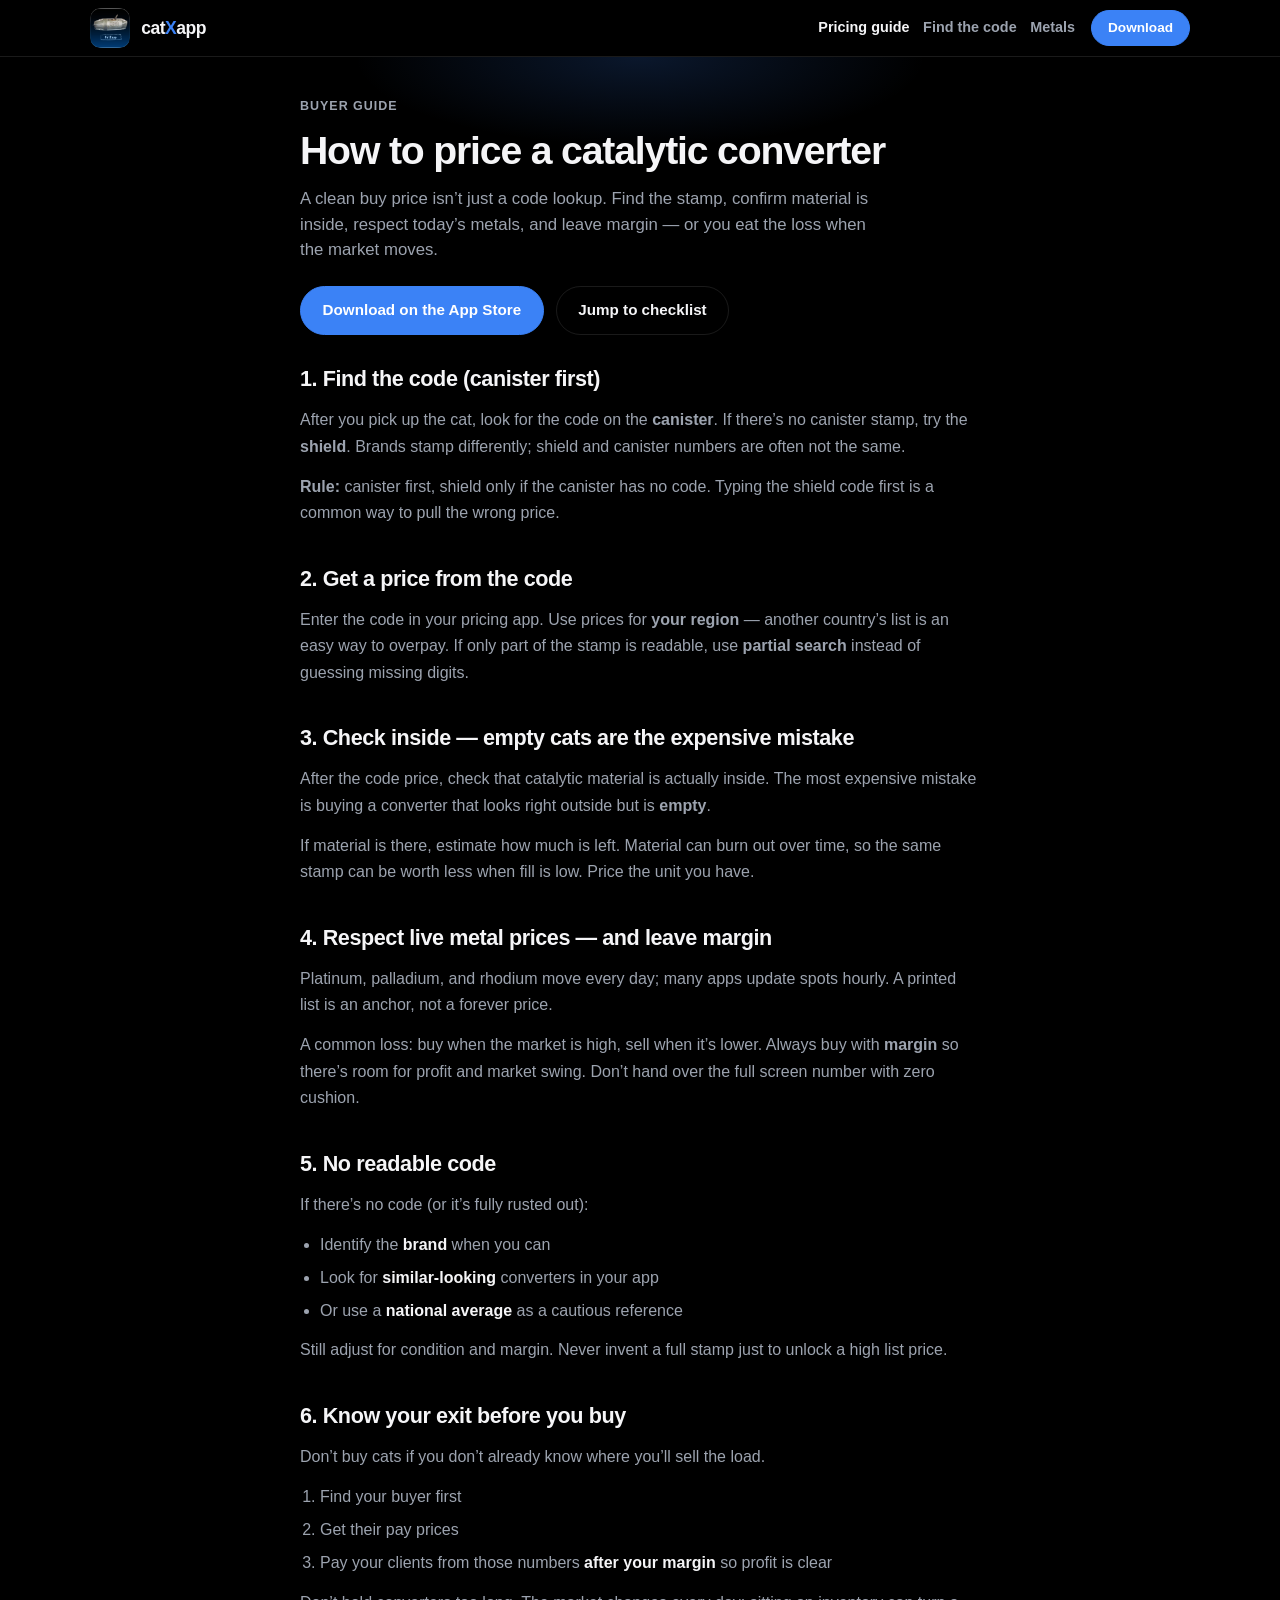
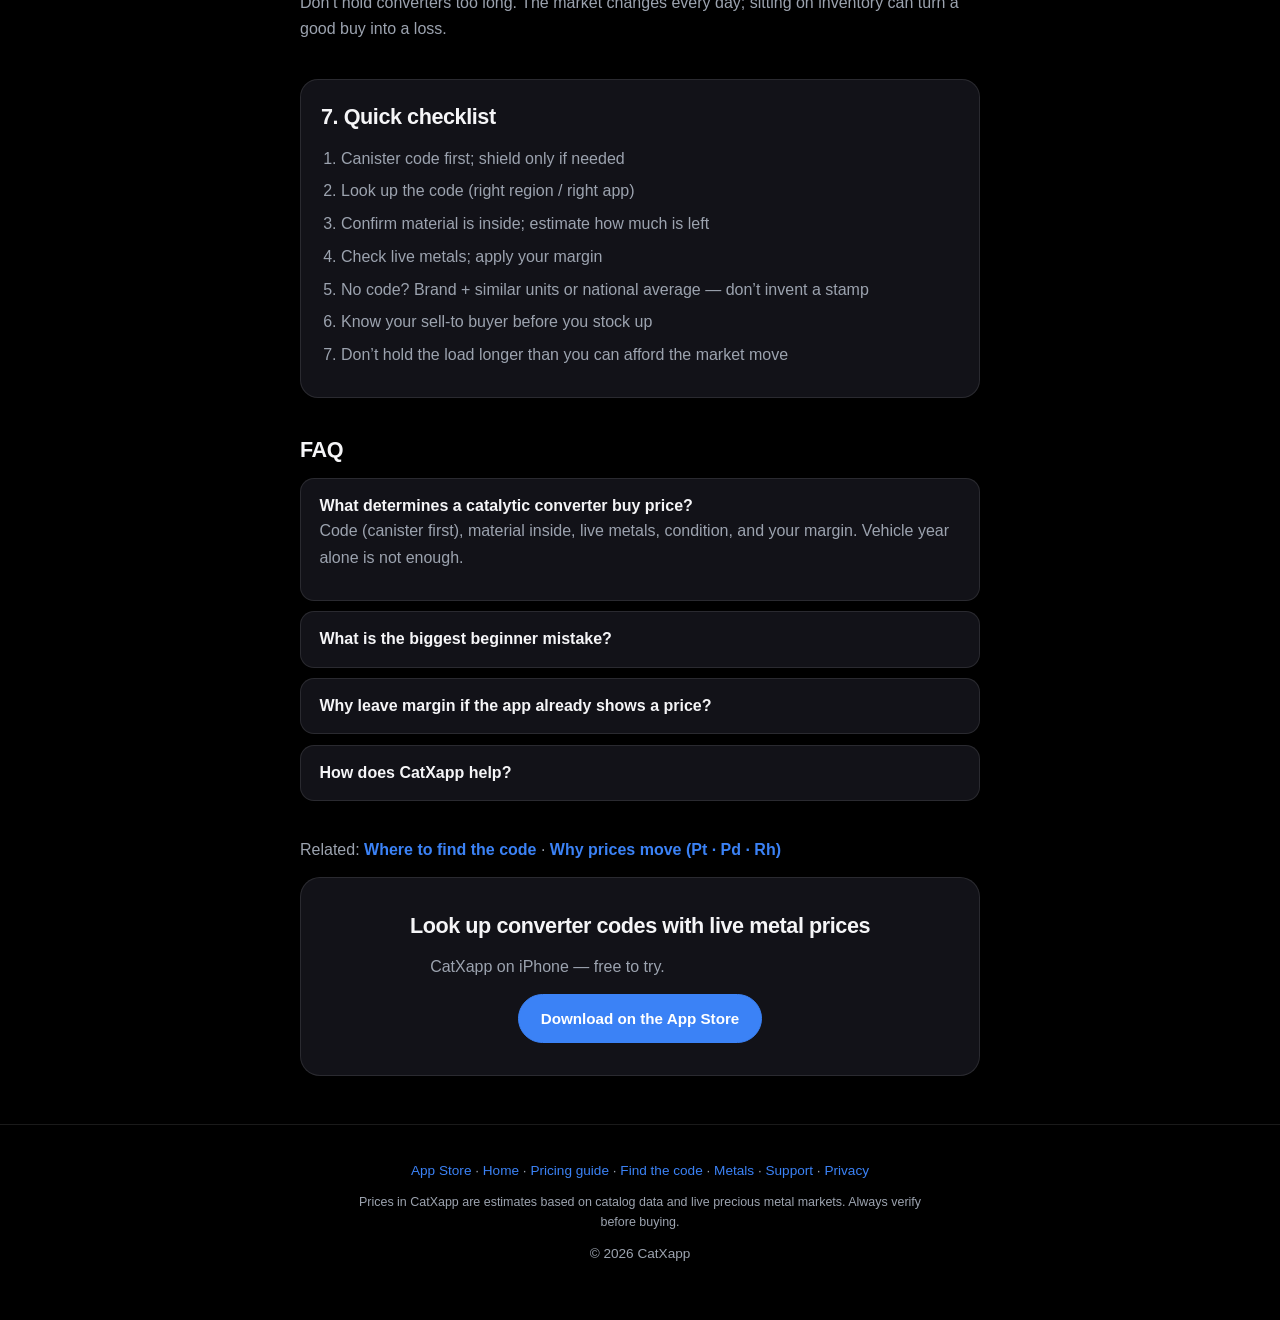
==== commit f0777e60: "Add SEO guide on why catalytic converter prices move with PGMs. Co-authored-by: Cursor <cursoragent@" ====
--- a/website/how-to-price-catalytic-converter.html
+++ b/website/how-to-price-catalytic-converter.html
@@ -113,6 +113,7 @@
       <nav class="topbar-links" aria-label="Guides">
         <a class="topbar-link" href="how-to-price-catalytic-converter.html" aria-current="page">Pricing guide</a>
         <a class="topbar-link" href="where-to-find-catalytic-converter-code.html">Find the code</a>
+        <a class="topbar-link" href="why-catalytic-converter-prices-move.html">Metals</a>
       </nav>
       <a class="btn btn-blue btn-small js-store" href="https://apps.apple.com/us/app/catxapp/id6784522794" rel="noopener">Download</a>
     </div>
@@ -211,7 +212,7 @@
           </div>
         </section>
 
-        <p class="guide-related">Related: <a href="where-to-find-catalytic-converter-code.html">Where to find the code on a catalytic converter</a> — canister vs shield, rusty stamps, partial search.</p>
+        <p class="guide-related">Related: <a href="where-to-find-catalytic-converter-code.html">Where to find the code</a> · <a href="why-catalytic-converter-prices-move.html">Why prices move (Pt · Pd · Rh)</a></p>
 
         <div class="bottom-cta">
           <h2>Look up converter codes with live metal prices</h2>
@@ -232,6 +233,8 @@
         <a href="how-to-price-catalytic-converter.html">Pricing guide</a>
         ·
         <a href="where-to-find-catalytic-converter-code.html">Find the code</a>
+        ·
+        <a href="why-catalytic-converter-prices-move.html">Metals</a>
         ·
         <a href="support.html">Support</a>
         ·
